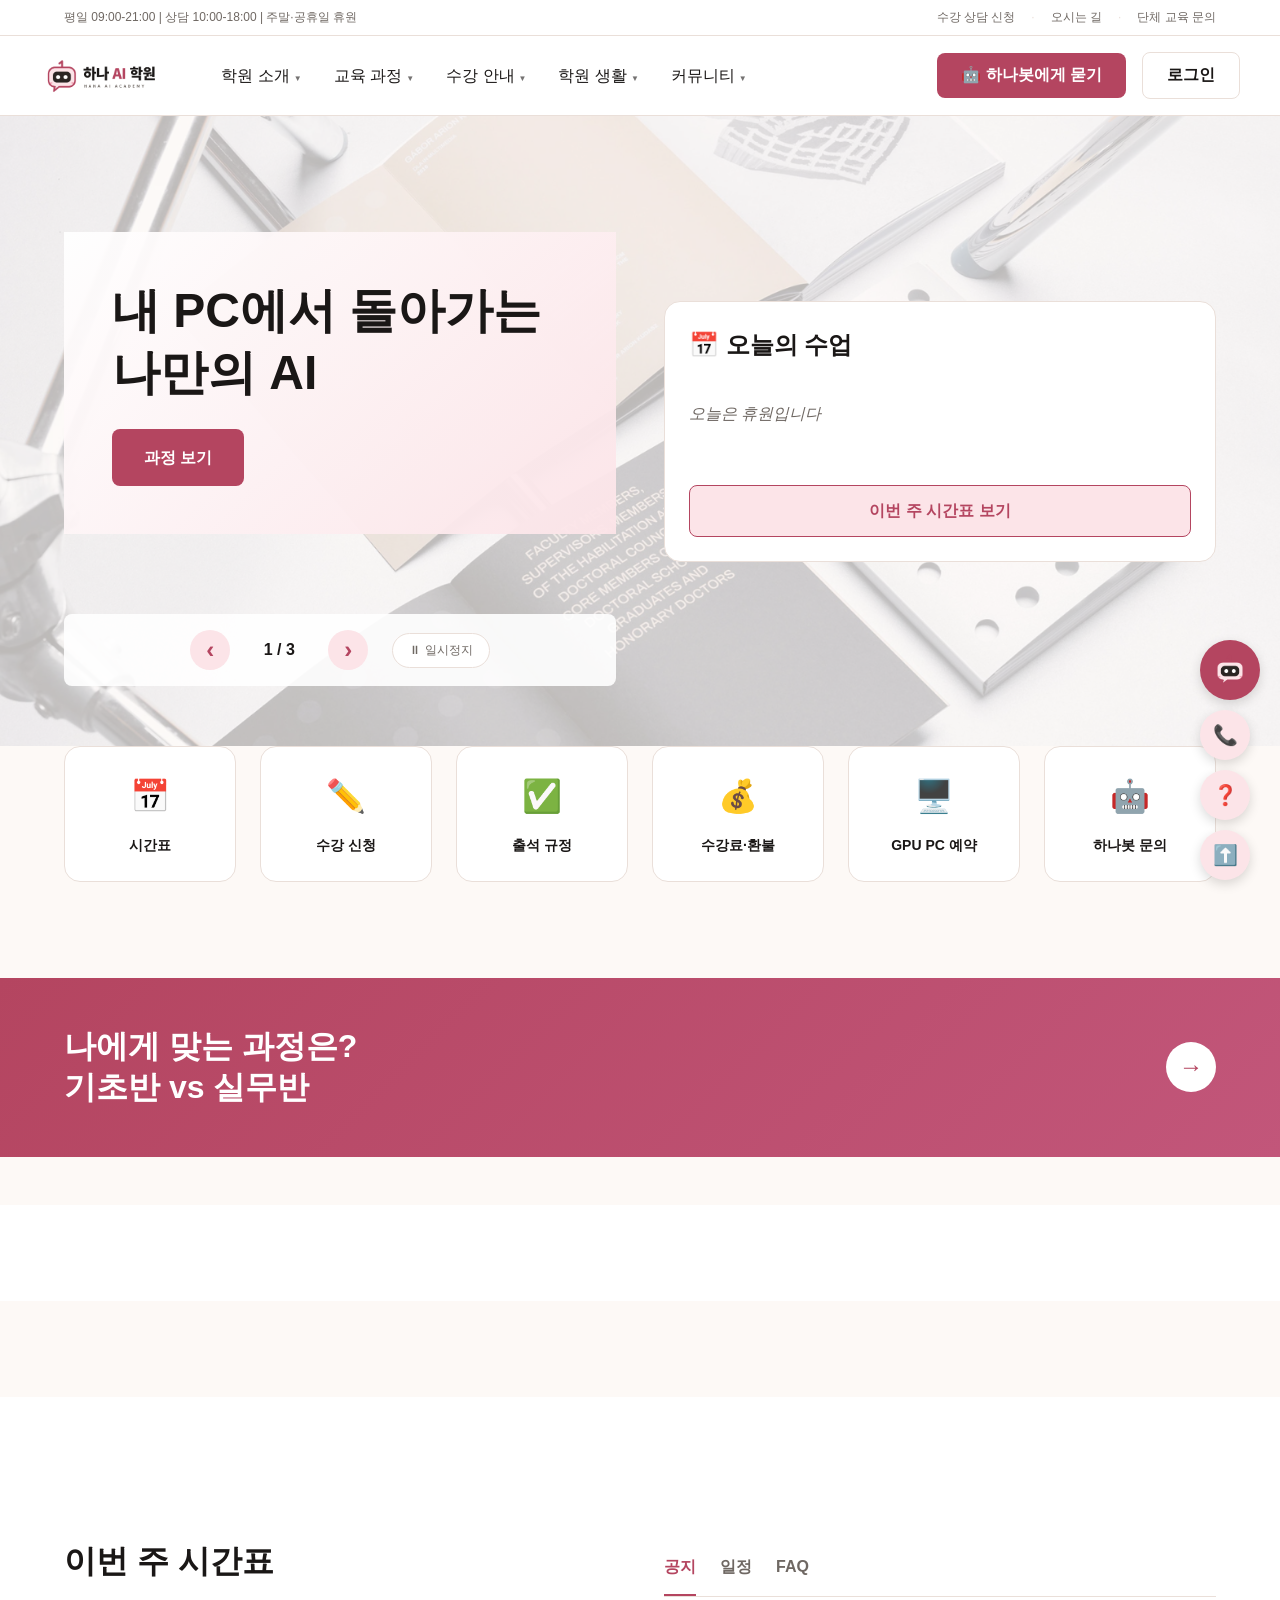
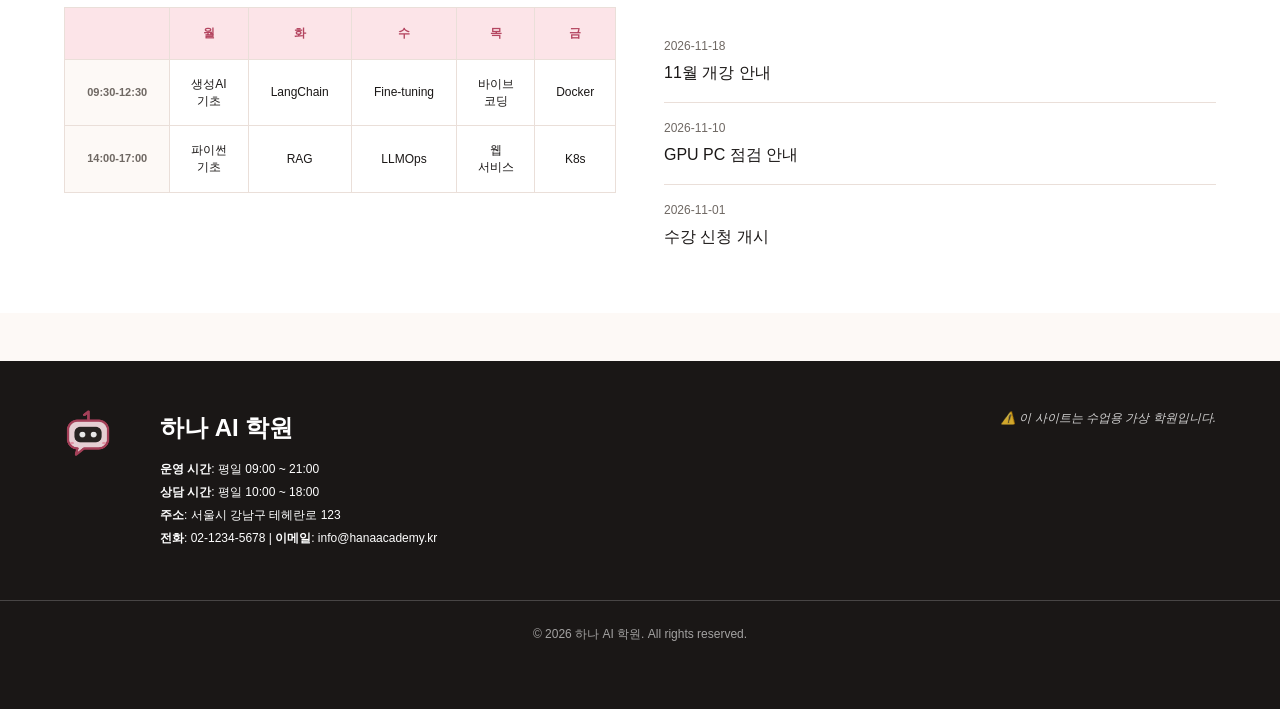
==== web/static/index.html @ f3116a92 "[2부] 하나 AI 학원 홈페이지 껍데기 - FastAPI 서버 (web/server.py): RAG_PLAN.md 연결, /chat 엔드포인트 준비 - 메인 페이지 (index." ====
<!DOCTYPE html>
<html lang="ko">
<head>
  <meta charset="UTF-8">
  <meta name="viewport" content="width=device-width, initial-scale=1.0">
  <title>하나 AI 학원 - 생성AI와 privateLLM 교육</title>
  <meta name="description" content="생성AI와 privateLLM으로 나의 PC에서 답하는 챗봇을 만드는 학원">

  <!-- 파비콘 -->
  <link rel="icon" type="image/png" href="assets/mark.png">
  <link rel="apple-touch-icon" href="assets/mark.png">

  <!-- 스타일 -->
  <link rel="stylesheet" href="style.css">
</head>
<body>
  <!-- 얇은 띠 (운영 안내) -->
  <div class="top-bar">
    <div class="container">
      <div class="top-bar-content">
        <div class="top-bar-left">
          평일 09:00-21:00 | 상담 10:00-18:00 | 주말·공휴일 휴원
        </div>
        <div class="top-bar-right">
          <a href="page.html?id=상담신청">수강 상담 신청</a>
          <span>·</span>
          <a href="page.html?id=오시는길">오시는 길</a>
          <span>·</span>
          <a href="page.html?id=단체교육">단체 교육 문의</a>
        </div>
      </div>
    </div>
  </div>

  <!-- 메뉴바 -->
  <header id="header" class="header">
    <div class="container header-content">
      <!-- 로고 -->
      <div class="logo">
        <img src="assets/logo.png" alt="하나 AI 학원">
      </div>

      <!-- 햄버거 버튼 (모바일) -->
      <button class="hamburger" id="hamburger">
        <span></span>
        <span></span>
        <span></span>
      </button>

      <!-- 메뉴 -->
      <nav class="nav" id="nav">
        <!-- 학원 소개 -->
        <div class="nav-item">
          <button class="nav-title">학원 소개</button>
          <div class="dropdown">
            <a href="page.html?id=학원소개">하나 AI 학원은</a>
            <a href="page.html?id=운영시간">운영 시간</a>
            <a href="page.html?id=오시는길">오시는 길</a>
          </div>
        </div>

        <!-- 교육 과정 -->
        <div class="nav-item">
          <button class="nav-title">교육 과정</button>
          <div class="dropdown">
            <a href="page.html?id=기초반">기초반 (4주)</a>
            <a href="page.html?id=실무반">실무반 (8주)</a>
            <a href="page.html?id=시간표">시간표</a>
          </div>
        </div>

        <!-- 수강 안내 -->
        <div class="nav-item">
          <button class="nav-title">수강 안내</button>
          <div class="dropdown">
            <a href="page.html?id=출석">출석</a>
            <a href="page.html?id=수료규정">수료 규정</a>
            <a href="page.html?id=결석">결석</a>
            <a href="page.html?id=병결">병결</a>
            <a href="page.html?id=수강료">수강료</a>
            <a href="page.html?id=할인">할인</a>
            <a href="page.html?id=환불규정">환불 규정</a>
          </div>
        </div>

        <!-- 학원 생활 -->
        <div class="nav-item">
          <button class="nav-title">학원 생활</button>
          <div class="dropdown">
            <a href="page.html?id=실습실이용">실습실 이용</a>
            <a href="page.html?id=GPU예약">GPU PC 예약</a>
            <a href="page.html?id=보안">보안</a>
            <a href="page.html?id=AI사용규칙">AI 사용 규칙</a>
            <a href="page.html?id=분실물">분실물</a>
          </div>
        </div>

        <!-- 커뮤니티 -->
        <div class="nav-item">
          <button class="nav-title">커뮤니티</button>
          <div class="dropdown">
            <a href="page.html?id=공지사항">공지사항</a>
            <a href="page.html?id=FAQ">자주 묻는 질문</a>
            <a href="page.html?id=하나봇">하나봇에게 묻기</a>
          </div>
        </div>
      </nav>

      <!-- 오른쪽 버튼들 -->
      <div class="header-right">
        <button class="btn btn-primary btn-hanabot">🤖 하나봇에게 묻기</button>
        <button class="btn btn-login">로그인</button>
      </div>
    </div>
  </header>

  <!-- 히어로 섹션 -->
  <section class="hero" id="hero">
    <div class="hero-bg"></div>

    <div class="container hero-content">
      <!-- 왼쪽: 슬라이더 -->
      <div class="hero-slider">
        <div class="slider-container">
          <div class="slider" id="slider">
            <div class="slide" data-slide="1">
              <h1>내 PC에서 돌아가는<br>나만의 AI</h1>
              <a href="page.html?id=과정보기" class="btn btn-primary">과정 보기</a>
            </div>
            <div class="slide" data-slide="2">
              <h1>기초반 4주<br>실무반 8주</h1>
              <a href="page.html?id=시간표" class="btn btn-primary">시간표 보기</a>
            </div>
            <div class="slide" data-slide="3">
              <h1>궁금한 건<br>하나봇에게</h1>
              <a href="page.html?id=하나봇" class="btn btn-primary">하나봇에게 묻기</a>
            </div>
          </div>
        </div>

        <!-- 슬라이드 컨트롤 -->
        <div class="slider-controls">
          <button class="slider-btn prev" id="sliderPrev">‹</button>
          <span class="slide-counter"><span id="currentSlide">1</span> / 3</span>
          <button class="slider-btn next" id="sliderNext">›</button>
          <button class="slider-pause" id="sliderPause">⏸ 일시정지</button>
        </div>
      </div>

      <!-- 오른쪽: 오늘의 수업 카드 -->
      <div class="hero-card">
        <div class="card">
          <h3>📅 오늘의 수업</h3>
          <div id="todayClass" class="today-class">
            <!-- JS에서 채워짐 -->
          </div>
          <a href="page.html?id=시간표" class="btn btn-secondary" style="width: 100%; text-align: center; margin-top: 16px;">이번 주 시간표 보기</a>
        </div>
      </div>
    </div>
  </section>

  <!-- 빠른 메뉴 카드 6개 -->
  <section class="quick-menu" id="quick-menu">
    <div class="container">
      <div class="quick-menu-grid">
        <a href="page.html?id=시간표" class="quick-card">
          <div class="quick-icon">📅</div>
          <div class="quick-text">시간표</div>
        </a>
        <a href="page.html?id=수강신청" class="quick-card">
          <div class="quick-icon">✏️</div>
          <div class="quick-text">수강 신청</div>
        </a>
        <a href="page.html?id=출석규정" class="quick-card">
          <div class="quick-icon">✅</div>
          <div class="quick-text">출석 규정</div>
        </a>
        <a href="page.html?id=수강료환불" class="quick-card">
          <div class="quick-icon">💰</div>
          <div class="quick-text">수강료·환불</div>
        </a>
        <a href="page.html?id=GPU예약" class="quick-card">
          <div class="quick-icon">🖥️</div>
          <div class="quick-text">GPU PC 예약</div>
        </a>
        <a href="page.html?id=하나봇" class="quick-card">
          <div class="quick-icon">🤖</div>
          <div class="quick-text">하나봇 문의</div>
        </a>
      </div>
    </div>
  </section>

  <!-- 과정 비교 띠 -->
  <section class="course-compare" id="course-compare">
    <div class="container course-compare-content">
      <h2>나에게 맞는 과정은?<br>기초반 vs 실무반</h2>
      <a href="page.html?id=과정비교" class="btn btn-white">→</a>
    </div>
  </section>

  <!-- 학원 소개 -->
  <section class="about" id="about">
    <!-- 학원 소개 콘텐츠 추가 예정 -->
  </section>

  <!-- 과정 소개 -->
  <section class="courses" id="courses">
    <!-- 과정 카드 추가 예정 -->
  </section>

  <!-- 시간표 -->
  <section class="schedule" id="schedule">
    <!-- 시간표 추가 예정 -->
  </section>

  <!-- 시간표 + 공지/일정/FAQ 탭 -->
  <section class="schedule-section" id="schedule-section">
    <div class="container schedule-container">
      <!-- 시간표 -->
      <div class="schedule-left">
        <h2>이번 주 시간표</h2>
        <div class="schedule-table">
          <table>
            <thead>
              <tr>
                <th></th>
                <th>월</th>
                <th>화</th>
                <th>수</th>
                <th>목</th>
                <th>금</th>
              </tr>
            </thead>
            <tbody>
              <tr>
                <td class="time">09:30-12:30</td>
                <td>생성AI<br>기초</td>
                <td>LangChain</td>
                <td>Fine-tuning</td>
                <td>바이브<br>코딩</td>
                <td>Docker</td>
              </tr>
              <tr>
                <td class="time">14:00-17:00</td>
                <td>파이썬<br>기초</td>
                <td>RAG</td>
                <td>LLMOps</td>
                <td>웹<br>서비스</td>
                <td>K8s</td>
              </tr>
            </tbody>
          </table>
        </div>
      </div>

      <!-- 탭 (공지/일정/FAQ) -->
      <div class="schedule-right">
        <div class="tabs">
          <button class="tab-btn active" data-tab="notice">공지</button>
          <button class="tab-btn" data-tab="schedule">일정</button>
          <button class="tab-btn" data-tab="faq">FAQ</button>
        </div>

        <!-- 공지사항 탭 -->
        <div class="tab-content active" id="notice">
          <div class="tab-item">
            <div class="tab-date">2026-11-18</div>
            <div class="tab-title">11월 개강 안내</div>
          </div>
          <div class="tab-item">
            <div class="tab-date">2026-11-10</div>
            <div class="tab-title">GPU PC 점검 안내</div>
          </div>
          <div class="tab-item">
            <div class="tab-date">2026-11-01</div>
            <div class="tab-title">수강 신청 개시</div>
          </div>
        </div>

        <!-- 일정 탭 -->
        <div class="tab-content" id="schedule">
          <div class="tab-item">
            <div class="tab-date">2026-12-20</div>
            <div class="tab-title">1차 평가 시험</div>
          </div>
          <div class="tab-item">
            <div class="tab-date">2026-12-27</div>
            <div class="tab-title">1기 수료식</div>
          </div>
          <div class="tab-item">
            <div class="tab-date">2027-01-10</div>
            <div class="tab-title">2기 개강</div>
          </div>
        </div>

        <!-- FAQ 탭 -->
        <div class="tab-content" id="faq">
          <div class="tab-item">
            <div class="tab-title">지각 몇 번이면 결석이야?</div>
          </div>
          <div class="tab-item">
            <div class="tab-title">수료하려면 출석률이 얼마나 돼야 해?</div>
          </div>
          <div class="tab-item">
            <div class="tab-title">실무반 수강료는 얼마야?</div>
          </div>
          <div class="tab-item">
            <div class="tab-title">GPU PC는 하루에 몇 시간 쓸 수 있어?</div>
          </div>
          <div class="tab-item">
            <div class="tab-title">결석은 언제까지 알려야 해?</div>
          </div>
        </div>
      </div>
    </div>
  </section>

  <!-- 푸터 -->
  <footer id="footer" class="footer">
    <div class="container footer-content">
      <div class="footer-logo">
        <img src="assets/mark.png" alt="하나 AI 학원" class="footer-mark">
      </div>

      <div class="footer-info">
        <h3>하나 AI 학원</h3>
        <p><strong>운영 시간</strong>: 평일 09:00 ~ 21:00</p>
        <p><strong>상담 시간</strong>: 평일 10:00 ~ 18:00</p>
        <p><strong>주소</strong>: 서울시 강남구 테헤란로 123</p>
        <p><strong>전화</strong>: 02-1234-5678 | <strong>이메일</strong>: info@hanaacademy.kr</p>
      </div>

      <div class="footer-notice">
        <p>⚠️ <em>이 사이트는 수업용 가상 학원입니다.</em></p>
      </div>
    </div>
    <div class="footer-bottom">
      <p>&copy; 2026 하나 AI 학원. All rights reserved.</p>
    </div>
  </footer>

  <!-- 채팅 모달 -->
  <div class="chat-modal" id="chatModal">
    <div class="chat-container">
      <!-- 헤더 -->
      <div class="chat-header">
        <div class="chat-title-box">
          <img src="assets/mark.png" alt="하나봇" class="chat-icon">
          <span class="chat-title">하나봇</span>
        </div>
        <button class="chat-close" id="chatClose">✕</button>
      </div>

      <!-- 대화 영역 -->
      <div class="chat-messages" id="chatMessages">
        <div class="chat-message bot">
          <div class="message-content">안녕하세요! 하나 AI 학원 규정을 물어보세요.</div>
        </div>
      </div>

      <!-- 입력 영역 -->
      <div class="chat-input-area">
        <input
          type="text"
          class="chat-input"
          id="chatInput"
          placeholder="질문을 입력하세요..."
          autocomplete="off"
        >
        <button class="chat-send" id="chatSend">전송</button>
      </div>
    </div>
  </div>

  <!-- 떠 있는 버튼 (오른쪽 아래) -->
  <div class="floating-buttons">
    <button class="float-btn main-btn" id="floatHanabot" title="하나봇에게 묻기">
      <img src="assets/mark.png" alt="하나봇">
    </button>
    <button class="float-btn" id="floatConsult" title="상담 신청">📞</button>
    <button class="float-btn" id="floatFaq" title="FAQ">❓</button>
    <button class="float-btn" id="floatTop" title="맨 위로">⬆️</button>
  </div>

  <!-- 스크립트 -->
  <script src="script.js"></script>
</body>
</html>
---- web/static/style.css ----
/* [2-1] 하나 AI 학원 웹 디자인 기본값 */

:root {
  /* 색상 팔레트 */
  --color-cream: #FDF9F6;        /* 배경 */
  --color-rose: #B44560;         /* 포인트 (버튼, 강조) */
  --color-pink: #FCE4E8;         /* 연핑크 (배경, 하이라이트) */
  --color-text: #1A1716;         /* 주 글자색 */
  --color-text-light: #6F6863;   /* 보조 글자색 */
  --color-white: #FFFFFF;        /* 순백 */
  --color-border: #EADFD9;       /* 테두리 */

  /* 타이포그래피 */
  --font-family: 'Noto Sans KR', 'Malgun Gothic', sans-serif;
  --font-size-base: 16px;
  --font-size-lg: 18px;
  --font-size-xl: 24px;
  --font-size-2xl: 32px;
  --font-size-3xl: 48px;

  /* 간격 */
  --spacing-xs: 8px;
  --spacing-sm: 12px;
  --spacing-md: 16px;
  --spacing-lg: 24px;
  --spacing-xl: 32px;
  --spacing-2xl: 48px;

  /* 카드 */
  --card-radius: 16px;
  --card-border: 1px solid var(--color-border);
  --card-shadow: none;

  /* 반응형 */
  --max-width: 1200px;
}

/* ========== 기본 요소 ========== */

* {
  margin: 0;
  padding: 0;
  box-sizing: border-box;
}

html {
  scroll-behavior: smooth;
}

body {
  font-family: var(--font-family);
  font-size: var(--font-size-base);
  line-height: 1.6;
  color: var(--color-text);
  background-color: var(--color-cream);
}

/* ========== 타이포그래피 ========== */

h1 {
  font-size: var(--font-size-3xl);
  font-weight: 700;
  line-height: 1.2;
  margin-bottom: var(--spacing-lg);
}

h2 {
  font-size: var(--font-size-2xl);
  font-weight: 700;
  line-height: 1.3;
  margin-bottom: var(--spacing-md);
}

h3 {
  font-size: var(--font-size-xl);
  font-weight: 600;
  margin-bottom: var(--spacing-sm);
}

p {
  margin-bottom: var(--spacing-md);
}

a {
  color: var(--color-rose);
  text-decoration: none;
  transition: color 0.3s ease;
}

a:hover {
  color: var(--color-text);
}

/* ========== 버튼 ========== */

.btn {
  display: inline-block;
  padding: var(--spacing-sm) var(--spacing-lg);
  font-size: var(--font-size-base);
  font-weight: 600;
  border: none;
  border-radius: 8px;
  cursor: pointer;
  transition: all 0.3s ease;
  font-family: var(--font-family);
}

.btn-primary {
  background-color: var(--color-rose);
  color: var(--color-white);
}

.btn-primary:hover {
  background-color: #9b3a4d;
}

.btn-secondary {
  background-color: var(--color-pink);
  color: var(--color-rose);
  border: 1px solid var(--color-rose);
}

.btn-secondary:hover {
  background-color: var(--color-cream);
}

/* ========== 카드 ========== */

.card {
  background-color: var(--color-white);
  border: var(--card-border);
  border-radius: var(--card-radius);
  padding: var(--spacing-lg);
  transition: transform 0.3s ease, border-color 0.3s ease;
}

.card:hover {
  transform: translateY(-4px);
  border-color: var(--color-rose);
}

/* ========== 컨테이너 ========== */

.container {
  max-width: var(--max-width);
  margin: 0 auto;
  padding: 0 var(--spacing-lg);
}

/* ========== 섹션 ========== */

section {
  padding: var(--spacing-2xl) 0;
}

section.hero {
  position: relative;
  min-height: 70vh;
  display: flex;
  align-items: center;
  overflow: hidden;
}

/* 히어로 배경 */
.hero-bg {
  position: absolute;
  top: 0;
  left: 0;
  right: 0;
  bottom: 0;
  background-image: url('assets/main.png');
  background-size: cover;
  background-position: center;
  z-index: 1;
}

.hero-bg::after {
  content: '';
  position: absolute;
  top: 0;
  left: 0;
  right: 0;
  bottom: 0;
  background-color: rgba(253, 249, 246, 0.75);
  z-index: 2;
}

.hero-content {
  display: grid;
  grid-template-columns: 1fr 1fr;
  gap: var(--spacing-2xl);
  align-items: center;
  position: relative;
  z-index: 3;
}

/* 히어로 슬라이더 */
.hero-slider {
  position: relative;
}

.slider-container {
  position: relative;
  overflow: hidden;
  border-radius: 8px;
  aspect-ratio: 4 / 3;
  display: flex;
  align-items: center;
  justify-content: center;
}

.slider {
  display: flex;
  transition: transform 0.5s ease-in-out;
}

.slide {
  min-width: 100%;
  display: flex;
  flex-direction: column;
  justify-content: center;
  align-items: flex-start;
  padding: var(--spacing-2xl);
  background: linear-gradient(135deg, rgba(255, 255, 255, 0.95), rgba(252, 228, 232, 0.95));
}

.slide h1 {
  font-size: var(--font-size-3xl);
  margin-bottom: var(--spacing-lg);
  color: var(--color-text);
  line-height: 1.3;
}

.slide .btn {
  padding: var(--spacing-md) var(--spacing-xl);
  font-weight: 600;
}

/* 슬라이드 컨트롤 */
.slider-controls {
  display: flex;
  justify-content: center;
  align-items: center;
  gap: var(--spacing-lg);
  margin-top: var(--spacing-lg);
  padding: var(--spacing-md);
  background-color: rgba(255, 255, 255, 0.9);
  border-radius: 8px;
}

.slider-btn {
  background-color: var(--color-pink);
  color: var(--color-rose);
  border: none;
  font-size: 24px;
  width: 40px;
  height: 40px;
  border-radius: 50%;
  cursor: pointer;
  transition: all 0.3s ease;
  display: flex;
  align-items: center;
  justify-content: center;
  font-weight: bold;
}

.slider-btn:hover {
  background-color: var(--color-rose);
  color: var(--color-white);
  transform: scale(1.1);
}

.slider-btn:disabled {
  opacity: 0.5;
  cursor: not-allowed;
}

.slide-counter {
  font-weight: 600;
  color: var(--color-text);
  min-width: 50px;
  text-align: center;
}

.slider-pause {
  background-color: var(--color-white);
  color: var(--color-text-light);
  border: 1px solid var(--color-border);
  padding: 8px 16px;
  border-radius: 20px;
  font-size: 12px;
  cursor: pointer;
  transition: all 0.3s ease;
  font-family: var(--font-family);
}

.slider-pause:hover {
  background-color: var(--color-pink);
  border-color: var(--color-rose);
  color: var(--color-rose);
}

.slider-pause.playing {
  background-color: var(--color-rose);
  color: var(--color-white);
}

/* 오늘의 수업 카드 */
.hero-card {
  display: flex;
  flex-direction: column;
  justify-content: center;
}

.today-class {
  padding: var(--spacing-lg) 0;
  font-size: var(--font-size-base);
  line-height: 1.8;
}

.today-class-item {
  margin-bottom: var(--spacing-md);
  padding-bottom: var(--spacing-md);
  border-bottom: 1px solid var(--color-border);
}

.today-class-item:last-child {
  border-bottom: none;
}

.today-class-time {
  font-weight: 600;
  color: var(--color-rose);
}

.today-class-name {
  color: var(--color-text);
}

.today-class-room {
  font-size: 12px;
  color: var(--color-text-light);
  margin-top: 4px;
}

/* [2-1] 빠른 메뉴 카드 */
section.quick-menu {
  background-color: var(--color-cream);
  padding: var(--spacing-2xl) 0;
  margin: calc(var(--spacing-2xl) * -1) 0 var(--spacing-2xl);
}

.quick-menu-grid {
  display: grid;
  grid-template-columns: repeat(auto-fit, minmax(120px, 1fr));
  gap: var(--spacing-lg);
}

.quick-card {
  display: flex;
  flex-direction: column;
  align-items: center;
  justify-content: center;
  padding: var(--spacing-lg);
  background-color: var(--color-white);
  border: var(--card-border);
  border-radius: var(--card-radius);
  text-align: center;
  transition: all 0.3s ease;
  cursor: pointer;
  text-decoration: none;
}

.quick-card:hover {
  border-color: var(--color-rose);
  transform: translateY(-4px);
  box-shadow: 0 8px 16px rgba(180, 69, 96, 0.1);
}

.quick-icon {
  font-size: 32px;
  margin-bottom: var(--spacing-sm);
}

.quick-text {
  font-size: 14px;
  font-weight: 600;
  color: var(--color-text);
}

/* [2-1] 과정 비교 띠 */
section.course-compare {
  background: linear-gradient(135deg, var(--color-rose), #c2567a);
  color: var(--color-white);
  padding: var(--spacing-2xl) 0;
  margin-bottom: var(--spacing-2xl);
}

.course-compare-content {
  display: flex;
  justify-content: space-between;
  align-items: center;
}

.course-compare-content h2 {
  color: var(--color-white);
  margin: 0;
  font-size: var(--font-size-2xl);
}

.btn-white {
  background-color: var(--color-white);
  color: var(--color-rose);
  font-size: 24px;
  padding: var(--spacing-md) var(--spacing-lg);
  border-radius: 50%;
  width: 50px;
  height: 50px;
  display: flex;
  align-items: center;
  justify-content: center;
}

.btn-white:hover {
  background-color: var(--color-pink);
  transform: scale(1.1);
}

/* [2-1] 시간표 + 탭 섹션 */
section.schedule-section {
  background-color: var(--color-white);
  padding: var(--spacing-2xl) 0;
}

.schedule-container {
  display: grid;
  grid-template-columns: 1fr 1fr;
  gap: var(--spacing-2xl);
}

.schedule-left h2,
.schedule-right h2 {
  margin-bottom: var(--spacing-lg);
}

.schedule-table {
  overflow-x: auto;
}

.schedule-table table {
  width: 100%;
  border-collapse: collapse;
}

.schedule-table th,
.schedule-table td {
  border: 1px solid var(--color-border);
  padding: var(--spacing-md);
  text-align: center;
  font-size: 12px;
}

.schedule-table th {
  background-color: var(--color-pink);
  color: var(--color-rose);
  font-weight: 700;
}

.schedule-table td.time {
  background-color: var(--color-cream);
  font-weight: 600;
  color: var(--color-text-light);
  font-size: 11px;
}

.schedule-table td {
  background-color: var(--color-white);
  line-height: 1.4;
}

/* [2-1] 탭 */
.tabs {
  display: flex;
  gap: var(--spacing-lg);
  margin-bottom: var(--spacing-lg);
  border-bottom: 1px solid var(--color-border);
}

.tab-btn {
  background: none;
  border: none;
  padding: var(--spacing-md) 0;
  font-size: var(--font-size-base);
  font-weight: 600;
  color: var(--color-text-light);
  cursor: pointer;
  border-bottom: 2px solid transparent;
  transition: all 0.3s ease;
  font-family: var(--font-family);
}

.tab-btn:hover {
  color: var(--color-text);
}

.tab-btn.active {
  color: var(--color-rose);
  border-bottom-color: var(--color-rose);
}

.tab-content {
  display: none;
}

.tab-content.active {
  display: block;
}

.tab-item {
  padding: var(--spacing-md) 0;
  border-bottom: 1px solid var(--color-border);
}

.tab-item:last-child {
  border-bottom: none;
}

.tab-date {
  font-size: 12px;
  color: var(--color-text-light);
  margin-bottom: 4px;
}

.tab-title {
  color: var(--color-text);
  font-weight: 500;
  transition: color 0.3s ease;
}

.tab-item:hover .tab-title {
  color: var(--color-rose);
}

/* [2-1] 푸터 */
.footer {
  background-color: var(--color-text);
  color: var(--color-white);
  padding: var(--spacing-2xl) 0;
  margin-top: var(--spacing-2xl);
}

.footer-content {
  display: grid;
  grid-template-columns: auto 1fr auto;
  gap: var(--spacing-2xl);
  align-items: flex-start;
  margin-bottom: var(--spacing-2xl);
}

.footer-logo {
  display: flex;
  align-items: center;
}

.footer-mark {
  width: 48px;
  height: 48px;
  opacity: 0.9;
}

.footer-info h3 {
  color: var(--color-white);
  margin-bottom: var(--spacing-sm);
}

.footer-info p {
  margin-bottom: 4px;
  font-size: 12px;
  line-height: 1.6;
}

.footer-info strong {
  font-weight: 600;
}

.footer-notice {
  text-align: right;
  font-size: 12px;
  color: rgba(255, 255, 255, 0.8);
  font-style: italic;
}

.footer-bottom {
  text-align: center;
  border-top: 1px solid rgba(255, 255, 255, 0.2);
  padding-top: var(--spacing-lg);
  font-size: 12px;
  color: rgba(255, 255, 255, 0.6);
}

/* [2-1] 채팅 모달 */
.chat-modal {
  position: fixed;
  bottom: 70px;
  right: 20px;
  width: 380px;
  height: 500px;
  background-color: var(--color-white);
  border: var(--card-border);
  border-radius: var(--card-radius);
  box-shadow: 0 8px 32px rgba(0, 0, 0, 0.15);
  display: none;
  flex-direction: column;
  z-index: 999;
  opacity: 0;
  transform: scale(0.9);
  transition: all 0.3s ease;
}

.chat-modal.active {
  display: flex;
  opacity: 1;
  transform: scale(1);
}

/* 채팅 헤더 */
.chat-header {
  display: flex;
  justify-content: space-between;
  align-items: center;
  padding: var(--spacing-lg);
  background-color: var(--color-pink);
  border-radius: var(--card-radius) var(--card-radius) 0 0;
}

.chat-title-box {
  display: flex;
  align-items: center;
  gap: var(--spacing-sm);
}

.chat-icon {
  width: 32px;
  height: 32px;
}

.chat-title {
  font-weight: 700;
  color: var(--color-rose);
  font-size: var(--font-size-base);
}

.chat-close {
  background: none;
  border: none;
  font-size: 20px;
  color: var(--color-rose);
  cursor: pointer;
  padding: 0;
  width: 30px;
  height: 30px;
  display: flex;
  align-items: center;
  justify-content: center;
  transition: all 0.3s ease;
}

.chat-close:hover {
  transform: rotate(90deg);
}

/* 대화 영역 */
.chat-messages {
  flex: 1;
  overflow-y: auto;
  padding: var(--spacing-lg);
  display: flex;
  flex-direction: column;
  gap: var(--spacing-sm);
}

.chat-message {
  display: flex;
  margin-bottom: var(--spacing-sm);
}

.chat-message.bot {
  justify-content: flex-start;
}

.chat-message.user {
  justify-content: flex-end;
}

.message-content {
  max-width: 70%;
  padding: var(--spacing-md);
  border-radius: 12px;
  word-wrap: break-word;
  line-height: 1.4;
  font-size: 14px;
}

.chat-message.bot .message-content {
  background-color: var(--color-pink);
  color: var(--color-text);
}

.chat-message.user .message-content {
  background-color: var(--color-rose);
  color: var(--color-white);
}

/* 입력 영역 */
.chat-input-area {
  display: flex;
  gap: var(--spacing-sm);
  padding: var(--spacing-lg);
  border-top: 1px solid var(--color-border);
  background-color: var(--color-cream);
  border-radius: 0 0 var(--card-radius) var(--card-radius);
}

.chat-input {
  flex: 1;
  border: 1px solid var(--color-border);
  border-radius: 20px;
  padding: 8px 12px;
  font-family: var(--font-family);
  font-size: 14px;
  color: var(--color-text);
  transition: border-color 0.3s ease;
}

.chat-input:focus {
  outline: none;
  border-color: var(--color-rose);
}

.chat-send {
  background-color: var(--color-rose);
  color: var(--color-white);
  border: none;
  border-radius: 50%;
  width: 36px;
  height: 36px;
  cursor: pointer;
  font-weight: 600;
  transition: all 0.3s ease;
  display: flex;
  align-items: center;
  justify-content: center;
  font-size: 12px;
}

.chat-send:hover {
  background-color: #9b3a4d;
  transform: scale(1.05);
}

/* [2-1] 떠 있는 버튼 */
.floating-buttons {
  position: fixed;
  right: 20px;
  bottom: 20px;
  display: flex;
  flex-direction: column;
  gap: 10px;
  z-index: 1000;
}

.float-btn {
  width: 50px;
  height: 50px;
  border-radius: 50%;
  border: none;
  font-size: 20px;
  cursor: pointer;
  transition: all 0.3s ease;
  display: flex;
  align-items: center;
  justify-content: center;
  background-color: var(--color-pink);
  color: var(--color-rose);
  box-shadow: 0 4px 12px rgba(0, 0, 0, 0.15);
}

.float-btn:hover {
  transform: scale(1.1);
  box-shadow: 0 6px 16px rgba(180, 69, 96, 0.3);
}

.float-btn.main-btn {
  width: 60px;
  height: 60px;
  font-size: 28px;
  background-color: var(--color-rose);
  color: var(--color-white);
}

.float-btn.main-btn img {
  width: 32px;
  height: 32px;
}

.float-btn.main-btn:hover {
  background-color: #9b3a4d;
  transform: scale(1.15);
}

section.about {
  background-color: var(--color-white);
}

section.courses {
  background-color: var(--color-cream);
}

section.schedule {
  background-color: var(--color-white);
}

section.rules {
  background-color: var(--color-cream);
}

section.cta {
  background-color: var(--color-pink);
}

/* ========== 그리드 ========== */

.grid {
  display: grid;
  gap: var(--spacing-lg);
}

.grid-2 {
  grid-template-columns: repeat(auto-fit, minmax(300px, 1fr));
}

.grid-3 {
  grid-template-columns: repeat(auto-fit, minmax(250px, 1fr));
}

/* ========== 헤더 ========== */

/* 얇은 띠 (top bar) */
.top-bar {
  background-color: var(--color-white);
  border-bottom: 1px solid var(--color-border);
  padding: 8px 0;
  font-size: 12px;
  color: var(--color-text-light);
}

.top-bar-content {
  display: flex;
  justify-content: space-between;
  align-items: center;
}

.top-bar-left {
  flex: 1;
}

.top-bar-right {
  display: flex;
  gap: var(--spacing-xs);
  align-items: center;
}

.top-bar-right a {
  color: var(--color-text-light);
  font-size: 12px;
  transition: color 0.3s ease;
}

.top-bar-right a:hover {
  color: var(--color-rose);
}

.top-bar-right span {
  color: var(--color-border);
  margin: 0 var(--spacing-xs);
}

/* 메인 헤더 */
.header {
  background-color: var(--color-white);
  border-bottom: 1px solid var(--color-border);
  position: sticky;
  top: 0;
  z-index: 100;
}

.header-content {
  display: flex;
  justify-content: space-between;
  align-items: center;
  padding: var(--spacing-md) 0;
}

/* 로고 */
.logo {
  height: 40px;
  display: flex;
  align-items: center;
  flex-shrink: 0;
}

.logo img {
  height: 100%;
  width: auto;
  max-width: 150px;
}

/* 네비게이션 */
.nav {
  display: flex;
  gap: var(--spacing-xl);
  flex: 1;
  margin: 0 var(--spacing-xl);
}

.nav-item {
  position: relative;
}

.nav-title {
  background: none;
  border: none;
  font-family: var(--font-family);
  font-size: var(--font-size-base);
  color: var(--color-text);
  font-weight: 500;
  cursor: pointer;
  padding: 0;
  transition: color 0.3s ease;
  position: relative;
}

.nav-title:hover {
  color: var(--color-rose);
}

.nav-title::after {
  content: '▼';
  font-size: 8px;
  margin-left: 4px;
  opacity: 0.6;
}

/* 드롭다운 메뉴 */
.dropdown {
  position: absolute;
  top: 100%;
  left: 0;
  background-color: var(--color-white);
  border: var(--card-border);
  border-radius: 8px;
  min-width: 150px;
  padding: var(--spacing-sm) 0;
  margin-top: var(--spacing-sm);
  opacity: 0;
  visibility: hidden;
  transform: translateY(-10px);
  transition: all 0.3s ease;
  box-shadow: 0 4px 12px rgba(0, 0, 0, 0.08);
}

.nav-item:hover .dropdown {
  opacity: 1;
  visibility: visible;
  transform: translateY(0);
}

.dropdown a {
  display: block;
  padding: 8px var(--spacing-lg);
  font-size: 14px;
  color: var(--color-text);
  transition: all 0.2s ease;
}

.dropdown a:first-child {
  padding-top: var(--spacing-sm);
}

.dropdown a:last-child {
  padding-bottom: var(--spacing-sm);
}

.dropdown a:hover {
  background-color: var(--color-pink);
  color: var(--color-rose);
  padding-left: calc(var(--spacing-lg) + 4px);
}

/* 헤더 오른쪽 버튼 */
.header-right {
  display: flex;
  gap: var(--spacing-md);
  align-items: center;
  flex-shrink: 0;
}

.btn-hanabot {
  background-color: var(--color-rose);
  color: var(--color-white);
  font-weight: 600;
}

.btn-hanabot:hover {
  background-color: #9b3a4d;
}

.btn-login {
  background-color: transparent;
  color: var(--color-text);
  border: 1px solid var(--color-border);
}

.btn-login:hover {
  border-color: var(--color-rose);
  color: var(--color-rose);
}

/* 햄버거 버튼 (모바일) */
.hamburger {
  display: none;
  flex-direction: column;
  background: none;
  border: none;
  cursor: pointer;
  gap: 6px;
  padding: 0;
}

.hamburger span {
  display: block;
  width: 24px;
  height: 2px;
  background-color: var(--color-text);
  transition: all 0.3s ease;
}

.hamburger.active span:nth-child(1) {
  transform: rotate(45deg) translate(10px, 10px);
}

.hamburger.active span:nth-child(2) {
  opacity: 0;
}

.hamburger.active span:nth-child(3) {
  transform: rotate(-45deg) translate(7px, -7px);
}

/* 로고 마크 */
.logo-mark {
  width: 32px;
  height: 32px;
}

.logo-mark {
  width: 32px;
  height: 32px;
}

/* ========== 반응형 ========== */

@media (max-width: 768px) {
  :root {
    --font-size-3xl: 32px;
    --font-size-2xl: 24px;
  }

  h1 {
    font-size: var(--font-size-2xl);
  }

  .container {
    padding: 0 var(--spacing-md);
  }

  section {
    padding: var(--spacing-xl) 0;
  }

  /* 모바일 헤더 */
  .hamburger {
    display: flex;
  }

  .header-content {
    padding: var(--spacing-sm) 0;
  }

  .logo {
    height: 32px;
  }

  .logo img {
    max-width: 100px;
  }

  .nav {
    position: absolute;
    top: 100%;
    left: 0;
    right: 0;
    flex-direction: column;
    gap: 0;
    margin: 0;
    background-color: var(--color-white);
    border-bottom: 1px solid var(--color-border);
    max-height: 0;
    overflow: hidden;
    transition: max-height 0.3s ease;
  }

  .nav.active {
    max-height: 500px;
  }

  .nav-item {
    border-bottom: 1px solid var(--color-border);
    position: static;
  }

  .nav-item:last-child {
    border-bottom: none;
  }

  .nav-title {
    display: block;
    width: 100%;
    text-align: left;
    padding: var(--spacing-md) var(--spacing-lg);
    border-radius: 0;
  }

  .dropdown {
    position: static;
    opacity: 0;
    visibility: hidden;
    max-height: 0;
    overflow: hidden;
    border: none;
    border-radius: 0;
    box-shadow: none;
    transform: none;
    transition: all 0.3s ease;
    margin-top: 0;
    background-color: var(--color-pink);
    padding: 0;
  }

  .nav-item.open .dropdown {
    opacity: 1;
    visibility: visible;
    max-height: 400px;
  }

  .dropdown a {
    padding: 8px var(--spacing-lg);
    padding-left: calc(var(--spacing-lg) * 2);
    font-size: 13px;
  }

  .dropdown a:first-child {
    padding-top: 8px;
  }

  .dropdown a:last-child {
    padding-bottom: 8px;
  }

  .dropdown a:hover {
    padding-left: calc(var(--spacing-lg) * 2 + 4px);
  }

  .header-right {
    display: none;
  }

  .top-bar-left {
    display: none;
  }

  .top-bar-right {
    justify-content: center;
    width: 100%;
  }

  /* 모바일 히어로 */
  section.hero {
    min-height: 50vh;
  }

  .hero-content {
    grid-template-columns: 1fr;
    gap: var(--spacing-lg);
  }

  .slider-container {
    aspect-ratio: 1;
  }

  .slide {
    padding: var(--spacing-lg);
  }

  .slide h1 {
    font-size: var(--font-size-2xl);
  }

  .slider-controls {
    flex-wrap: wrap;
    gap: var(--spacing-sm);
  }

  .slider-btn {
    width: 36px;
    height: 36px;
    font-size: 18px;
  }

  .hero-card {
    order: -1;
  }

  /* 모바일 빠른 메뉴 */
  .quick-menu-grid {
    grid-template-columns: repeat(3, 1fr);
  }

  /* 모바일 과정 비교 */
  .course-compare-content {
    flex-direction: column;
    gap: var(--spacing-lg);
    text-align: center;
  }

  .course-compare-content h2 {
    font-size: var(--font-size-xl);
  }

  /* 모바일 시간표 */
  .schedule-container {
    grid-template-columns: 1fr;
  }

  .schedule-table {
    font-size: 10px;
  }

  .schedule-table th,
  .schedule-table td {
    padding: 8px 4px;
  }

  /* 모바일 탭 */
  .tabs {
    gap: var(--spacing-sm);
  }

  .tab-btn {
    padding: var(--spacing-sm) 0;
    font-size: 12px;
  }

  /* 모바일 푸터 */
  .footer-content {
    grid-template-columns: 1fr;
    text-align: center;
    gap: var(--spacing-lg);
  }

  .footer-logo {
    justify-content: center;
  }

  .footer-notice {
    text-align: center;
  }

  /* 모바일 떠 있는 버튼 */
  .floating-buttons {
    right: 10px;
    bottom: 10px;
    gap: 8px;
  }

  .float-btn {
    width: 45px;
    height: 45px;
    font-size: 18px;
  }

  .float-btn.main-btn {
    width: 55px;
    height: 55px;
    font-size: 24px;
  }

  .float-btn.main-btn img {
    width: 28px;
    height: 28px;
  }

  /* 모바일 채팅 */
  .chat-modal {
    bottom: 60px;
    right: 10px;
    left: 10px;
    width: auto;
    height: 60vh;
  }

  .chat-modal.mobile-fullscreen {
    bottom: 0;
    left: 0;
    right: 0;
    width: 100%;
    height: 100%;
    border-radius: 0;
  }

  .chat-messages {
    padding: var(--spacing-md);
  }

  .message-content {
    max-width: 85%;
    font-size: 13px;
  }
}

@media (max-width: 480px) {
  :root {
    --font-size-3xl: 24px;
    --font-size-2xl: 20px;
    --font-size-xl: 18px;
  }

  .grid-2,
  .grid-3 {
    grid-template-columns: 1fr;
  }
}
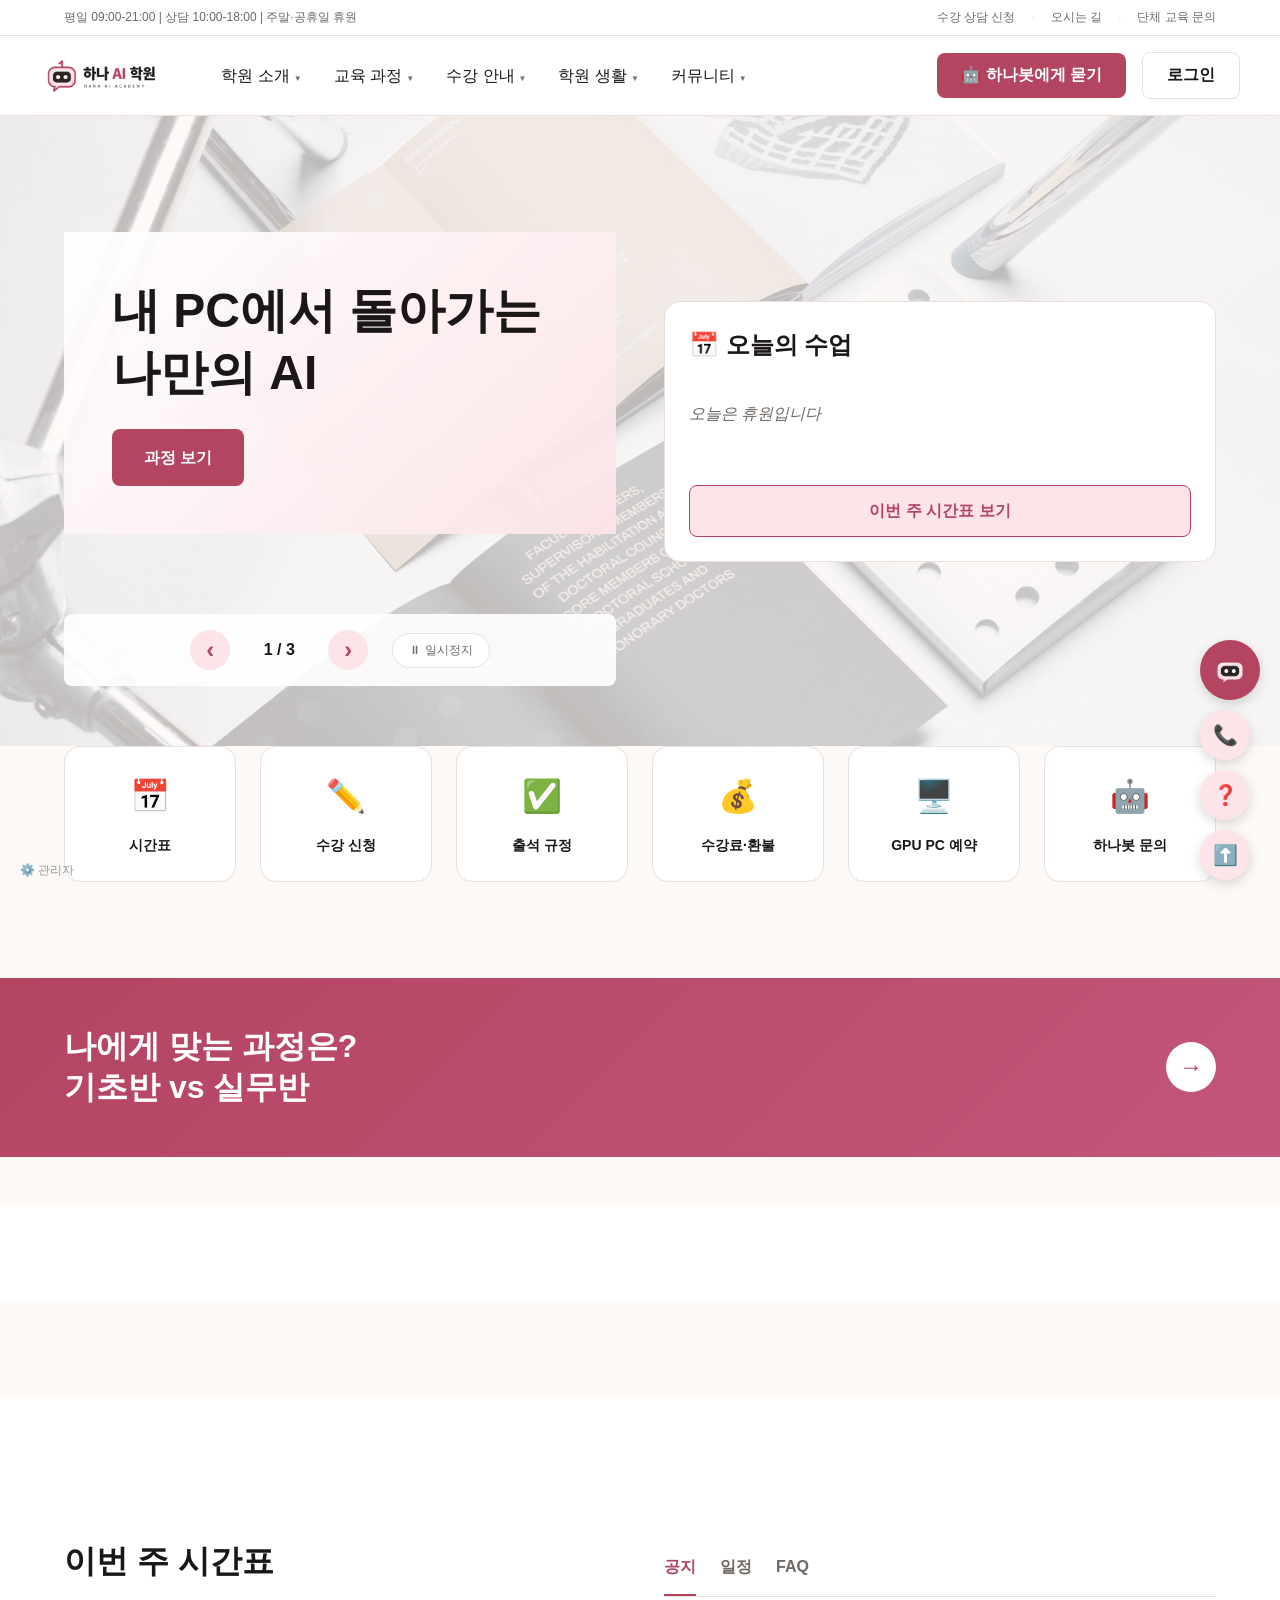
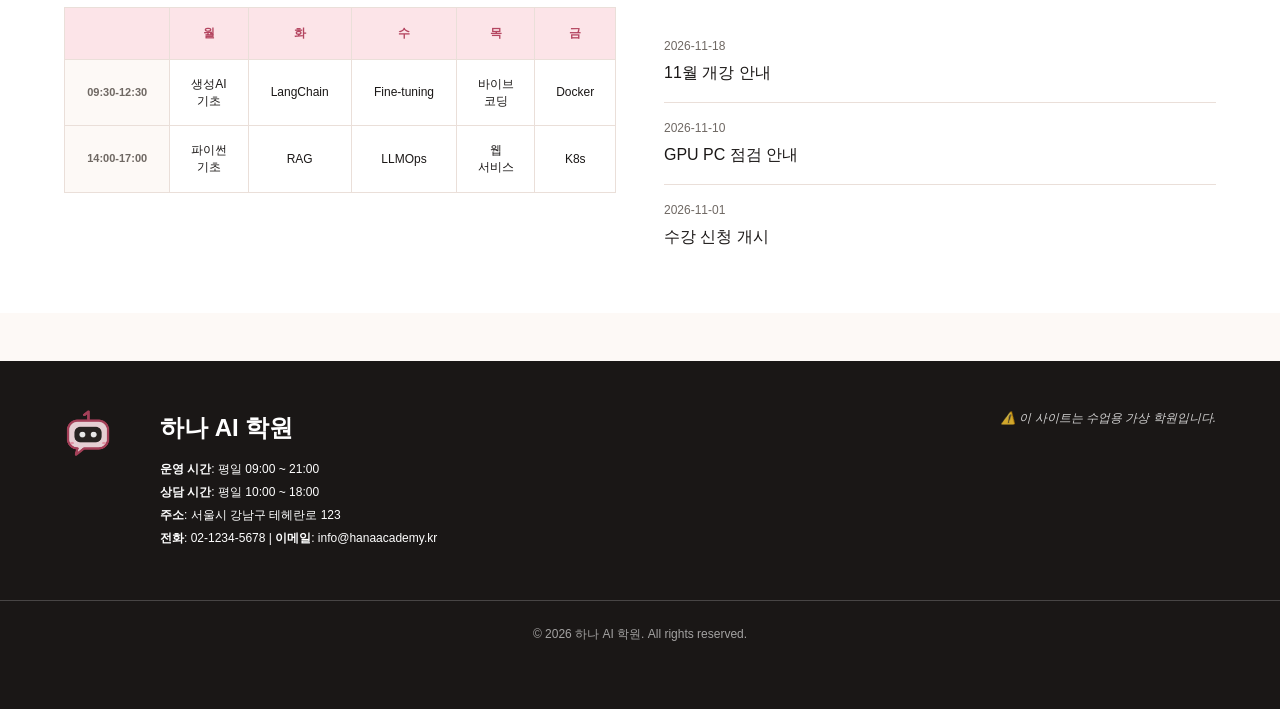
==== commit 337da9c3: "[3-6] 메뉴 링크 수정 - 빠른메뉴 출석규정 → 출석 (MENU_MAPPING 일치) - 빠른메뉴 수강료환불 → 수강료 (MENU_MAPPING 일치) - 슬라이더 과정보기 →" ====
--- a/web/static/index.html
+++ b/web/static/index.html
@@ -125,7 +125,7 @@
           <div class="slider" id="slider">
             <div class="slide" data-slide="1">
               <h1>내 PC에서 돌아가는<br>나만의 AI</h1>
-              <a href="page.html?id=과정보기" class="btn btn-primary">과정 보기</a>
+              <a href="page.html?id=기초반" class="btn btn-primary">과정 보기</a>
             </div>
             <div class="slide" data-slide="2">
               <h1>기초반 4주<br>실무반 8주</h1>
@@ -172,11 +172,11 @@
           <div class="quick-icon">✏️</div>
           <div class="quick-text">수강 신청</div>
         </a>
-        <a href="page.html?id=출석규정" class="quick-card">
+        <a href="page.html?id=출석" class="quick-card">
           <div class="quick-icon">✅</div>
           <div class="quick-text">출석 규정</div>
         </a>
-        <a href="page.html?id=수강료환불" class="quick-card">
+        <a href="page.html?id=수강료" class="quick-card">
           <div class="quick-icon">💰</div>
           <div class="quick-text">수강료·환불</div>
         </a>
--- a/web/static/style.css
+++ b/web/static/style.css
@@ -711,6 +711,29 @@
   color: var(--color-white);
 }
 
+/* [3-1] 근거 표시 */
+.chat-sources {
+  margin-top: var(--spacing-sm);
+  padding-top: var(--spacing-sm);
+  border-top: 1px solid rgba(0, 0, 0, 0.1);
+  display: flex;
+  flex-direction: column;
+  gap: 6px;
+}
+
+.chat-source-link {
+  font-size: 12px;
+  color: var(--color-text-light);
+  text-decoration: none;
+  transition: all 0.2s ease;
+  padding: 4px 0;
+}
+
+.chat-source-link:hover {
+  color: var(--color-rose);
+  text-decoration: underline;
+}
+
 /* 입력 영역 */
 .chat-input-area {
   display: flex;
@@ -1343,10 +1366,60 @@
     --font-size-3xl: 24px;
     --font-size-2xl: 20px;
     --font-size-xl: 18px;
+    --spacing-2xl: 16px;
   }
 
   .grid-2,
   .grid-3 {
     grid-template-columns: 1fr;
   }
-}
+
+  /* [3-6] 모바일 최적화 */
+  .container {
+    padding: 0 12px;
+  }
+
+  /* 테이블 모바일 처리 */
+  table {
+    font-size: 12px;
+  }
+
+  table th,
+  table td {
+    padding: 8px 6px;
+  }
+
+  /* 양식 최적화 */
+  .form-buttons {
+    flex-direction: column-reverse;
+  }
+
+  .form-buttons button {
+    min-height: 44px;
+  }
+
+  .reserve-form-row,
+  .enroll-form-row {
+    grid-template-columns: 1fr;
+  }
+
+  /* 카드/섹션 여백 조정 */
+  .card {
+    padding: var(--spacing-lg);
+  }
+
+  .page-content {
+    padding: var(--spacing-lg);
+  }
+
+  /* 헤어로 간격 조정 */
+  .slide h1 {
+    font-size: 20px;
+    line-height: 1.4;
+  }
+
+  .btn {
+    padding: 10px 16px;
+    font-size: 14px;
+  }
+}
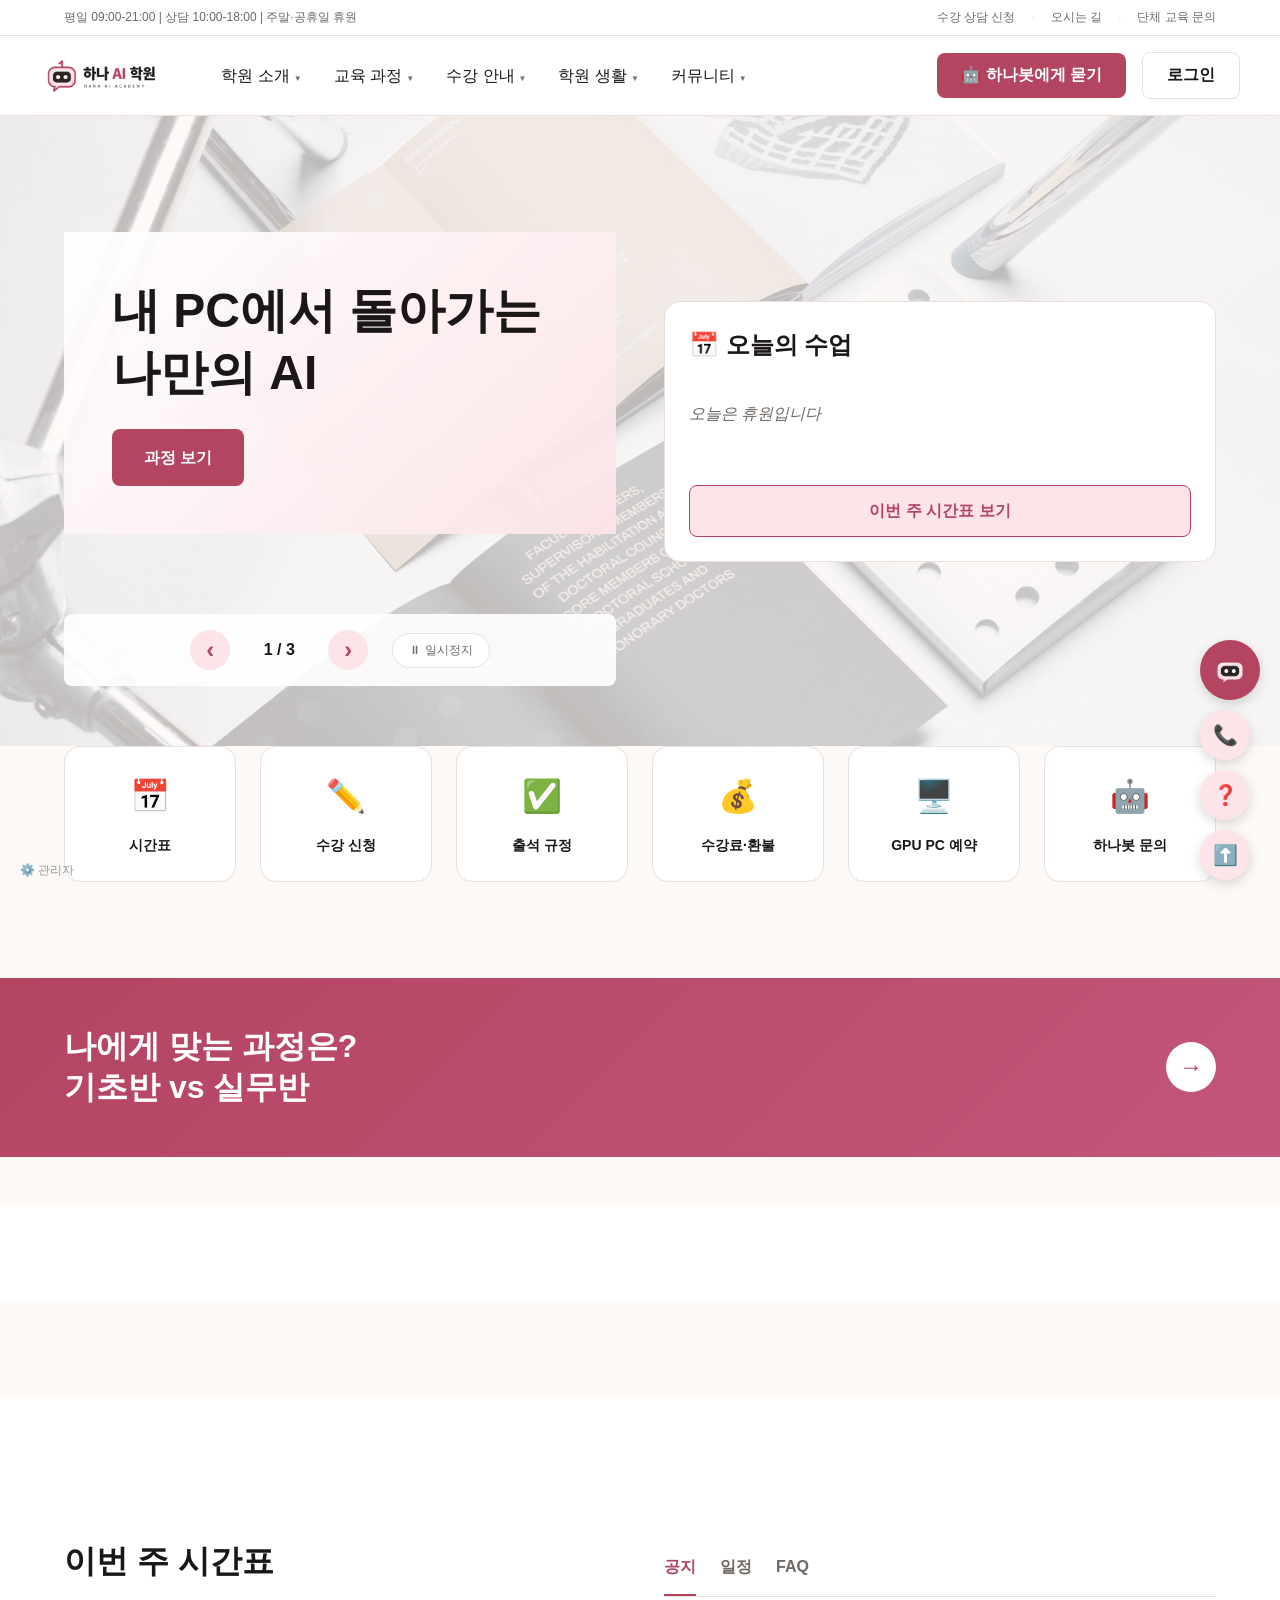
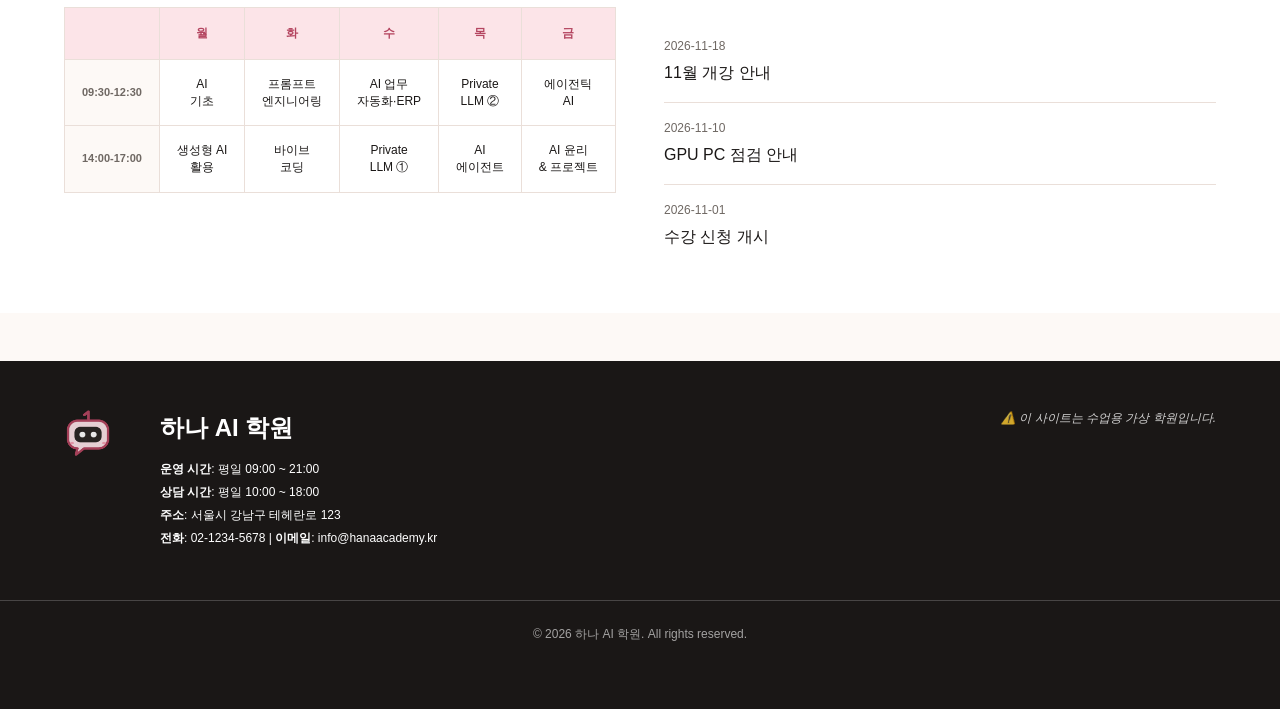
==== commit 0da154a6: "[3-1] 홈페이지 시간표를 새 커리큘럼으로 업데이트 - 기초반: AI 기초 소양 / 프롬프트 엔지니어링 (월·화 오전) - 실무반: 생성형 AI 활용 / 바이브 코딩 / AI 업" ====
--- a/web/static/index.html
+++ b/web/static/index.html
@@ -236,19 +236,19 @@
             <tbody>
               <tr>
                 <td class="time">09:30-12:30</td>
-                <td>생성AI<br>기초</td>
-                <td>LangChain</td>
-                <td>Fine-tuning</td>
-                <td>바이브<br>코딩</td>
-                <td>Docker</td>
+                <td>AI<br>기초</td>
+                <td>프롬프트<br>엔지니어링</td>
+                <td>AI 업무<br>자동화·ERP</td>
+                <td>Private<br>LLM ②</td>
+                <td>에이전틱<br>AI</td>
               </tr>
               <tr>
                 <td class="time">14:00-17:00</td>
-                <td>파이썬<br>기초</td>
-                <td>RAG</td>
-                <td>LLMOps</td>
-                <td>웹<br>서비스</td>
-                <td>K8s</td>
+                <td>생성형 AI<br>활용</td>
+                <td>바이브<br>코딩</td>
+                <td>Private<br>LLM ①</td>
+                <td>AI<br>에이전트</td>
+                <td>AI 윤리<br>& 프로젝트</td>
               </tr>
             </tbody>
           </table>
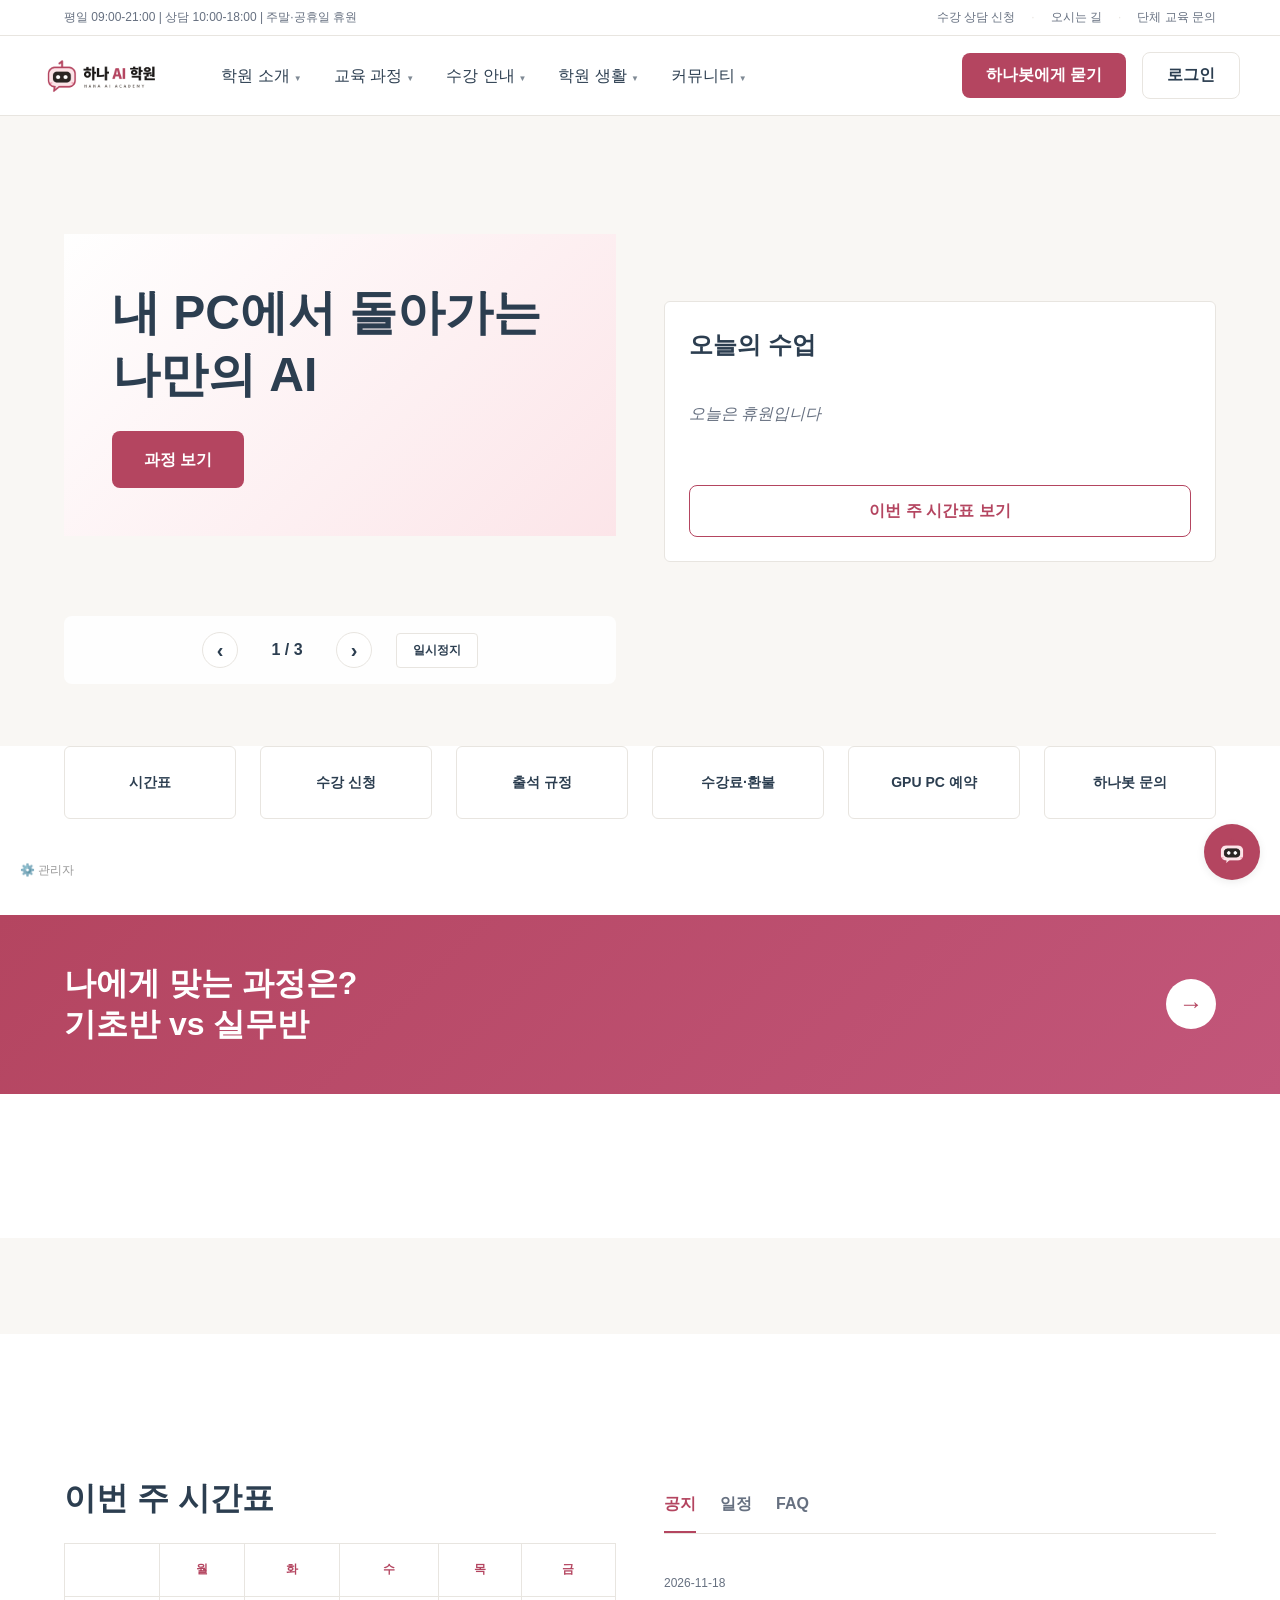
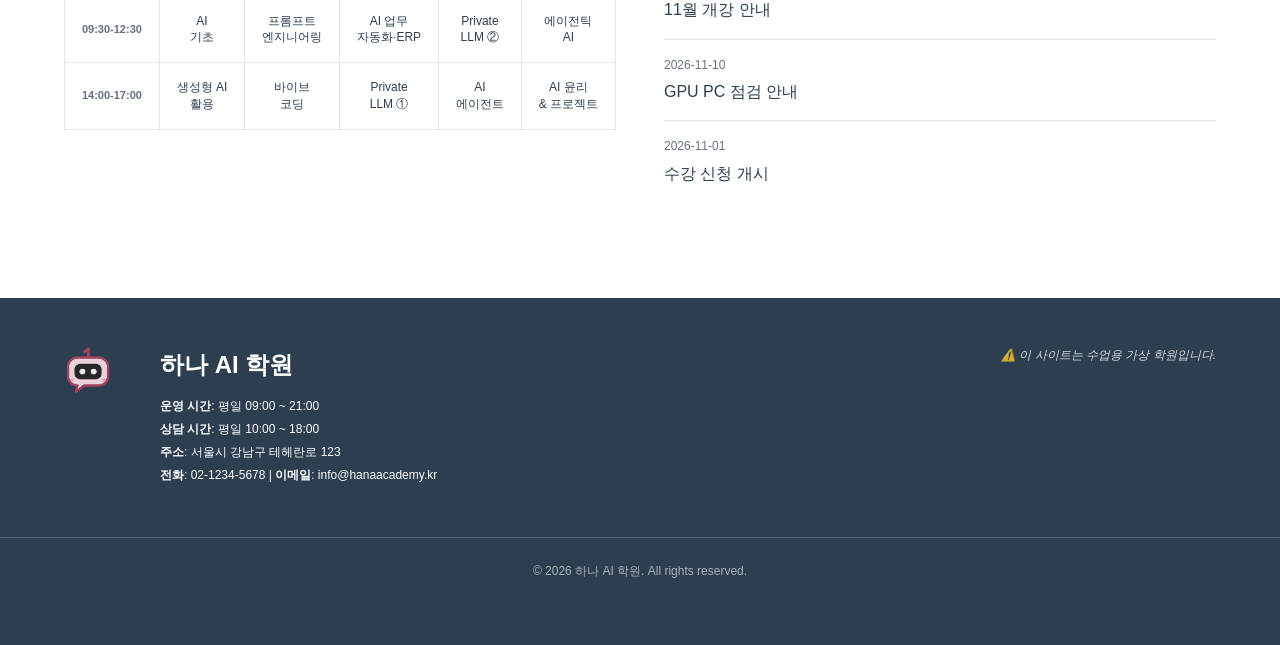
==== commit e625cc50: "[디자인] 차분한 교육용 홈페이지 복구 11/25 에 바꾼 디자인이 커밋 전에 git restore 로 지워져서 작업 기록으로 되살려 다시 저장함 (유아틱한 요소 제거)  Co-A" ====
--- a/web/static/index.html
+++ b/web/static/index.html
@@ -37,11 +37,11 @@
     <div class="container header-content">
       <!-- 로고 -->
       <div class="logo">
-        <img src="assets/logo.png" alt="하나 AI 학원">
+        <img src="assets/logo.png" alt="하나 AI 학원" width="150" height="40">
       </div>
 
       <!-- 햄버거 버튼 (모바일) -->
-      <button class="hamburger" id="hamburger">
+      <button class="hamburger" id="hamburger" aria-label="메뉴 열기">
         <span></span>
         <span></span>
         <span></span>
@@ -108,8 +108,8 @@
 
       <!-- 오른쪽 버튼들 -->
       <div class="header-right">
-        <button class="btn btn-primary btn-hanabot">🤖 하나봇에게 묻기</button>
-        <button class="btn btn-login">로그인</button>
+        <button class="btn btn-primary btn-hanabot">하나봇에게 묻기</button>
+        <button class="btn btn-login" aria-label="로그인">로그인</button>
       </div>
     </div>
   </header>
@@ -140,17 +140,17 @@
 
         <!-- 슬라이드 컨트롤 -->
         <div class="slider-controls">
-          <button class="slider-btn prev" id="sliderPrev">‹</button>
+          <button class="slider-btn prev" id="sliderPrev" aria-label="이전 슬라이드">‹</button>
           <span class="slide-counter"><span id="currentSlide">1</span> / 3</span>
-          <button class="slider-btn next" id="sliderNext">›</button>
-          <button class="slider-pause" id="sliderPause">⏸ 일시정지</button>
+          <button class="slider-btn next" id="sliderNext" aria-label="다음 슬라이드">›</button>
+          <button class="slider-pause" id="sliderPause">일시정지</button>
         </div>
       </div>
 
       <!-- 오른쪽: 오늘의 수업 카드 -->
       <div class="hero-card">
         <div class="card">
-          <h3>📅 오늘의 수업</h3>
+          <h3>오늘의 수업</h3>
           <div id="todayClass" class="today-class">
             <!-- JS에서 채워짐 -->
           </div>
@@ -165,27 +165,21 @@
     <div class="container">
       <div class="quick-menu-grid">
         <a href="page.html?id=시간표" class="quick-card">
-          <div class="quick-icon">📅</div>
           <div class="quick-text">시간표</div>
         </a>
         <a href="page.html?id=수강신청" class="quick-card">
-          <div class="quick-icon">✏️</div>
           <div class="quick-text">수강 신청</div>
         </a>
         <a href="page.html?id=출석" class="quick-card">
-          <div class="quick-icon">✅</div>
           <div class="quick-text">출석 규정</div>
         </a>
         <a href="page.html?id=수강료" class="quick-card">
-          <div class="quick-icon">💰</div>
           <div class="quick-text">수강료·환불</div>
         </a>
         <a href="page.html?id=GPU예약" class="quick-card">
-          <div class="quick-icon">🖥️</div>
           <div class="quick-text">GPU PC 예약</div>
         </a>
         <a href="page.html?id=하나봇" class="quick-card">
-          <div class="quick-icon">🤖</div>
           <div class="quick-text">하나봇 문의</div>
         </a>
       </div>
@@ -321,7 +315,7 @@
   <footer id="footer" class="footer">
     <div class="container footer-content">
       <div class="footer-logo">
-        <img src="assets/mark.png" alt="하나 AI 학원" class="footer-mark">
+        <img src="assets/mark.png" alt="하나 AI 학원" class="footer-mark" width="48" height="48">
       </div>
 
       <div class="footer-info">
@@ -347,7 +341,7 @@
       <!-- 헤더 -->
       <div class="chat-header">
         <div class="chat-title-box">
-          <img src="assets/mark.png" alt="하나봇" class="chat-icon">
+          <img src="assets/mark.png" alt="하나봇" class="chat-icon" width="32" height="32">
           <span class="chat-title">하나봇</span>
         </div>
         <button class="chat-close" id="chatClose">✕</button>
@@ -376,12 +370,9 @@
 
   <!-- 떠 있는 버튼 (오른쪽 아래) -->
   <div class="floating-buttons">
-    <button class="float-btn main-btn" id="floatHanabot" title="하나봇에게 묻기">
-      <img src="assets/mark.png" alt="하나봇">
+    <button class="float-btn main-btn" id="floatHanabot" aria-label="하나봇에게 묻기">
+      <img src="assets/mark.png" alt="하나봇" width="28" height="28">
     </button>
-    <button class="float-btn" id="floatConsult" title="상담 신청">📞</button>
-    <button class="float-btn" id="floatFaq" title="FAQ">❓</button>
-    <button class="float-btn" id="floatTop" title="맨 위로">⬆️</button>
   </div>
 
   <!-- 스크립트 -->
--- a/web/static/style.css
+++ b/web/static/style.css
@@ -2,13 +2,13 @@
 
 :root {
   /* 색상 팔레트 */
-  --color-cream: #FDF9F6;        /* 배경 */
+  --color-cream: #FFFFFF;        /* 배경 (흰색) */
+  --color-ivory: #F9F7F4;        /* 아이보리 */
   --color-rose: #B44560;         /* 포인트 (버튼, 강조) */
-  --color-pink: #FCE4E8;         /* 연핑크 (배경, 하이라이트) */
-  --color-text: #1A1716;         /* 주 글자색 */
-  --color-text-light: #6F6863;   /* 보조 글자색 */
+  --color-text: #2C3E50;         /* 주 글자색 (진한 회색-청색) */
+  --color-text-light: #667080;   /* 보조 글자색 */
   --color-white: #FFFFFF;        /* 순백 */
-  --color-border: #EADFD9;       /* 테두리 */
+  --color-border: #E8E5E0;       /* 테두리 (더 밝게) */
 
   /* 타이포그래피 */
   --font-family: 'Noto Sans KR', 'Malgun Gothic', sans-serif;
@@ -27,7 +27,7 @@
   --spacing-2xl: 48px;
 
   /* 카드 */
-  --card-radius: 16px;
+  --card-radius: 6px;
   --card-border: 1px solid var(--color-border);
   --card-shadow: none;
 
@@ -52,7 +52,7 @@
   font-size: var(--font-size-base);
   line-height: 1.6;
   color: var(--color-text);
-  background-color: var(--color-cream);
+  background-color: #FFFFFF;
 }
 
 /* ========== 타이포그래피 ========== */
@@ -101,8 +101,13 @@
   border: none;
   border-radius: 8px;
   cursor: pointer;
-  transition: all 0.3s ease;
+  transition: background-color 0.3s ease, color 0.3s ease;
   font-family: var(--font-family);
+}
+
+.btn:focus-visible {
+  outline: 2px solid var(--color-rose);
+  outline-offset: 2px;
 }
 
 .btn-primary {
@@ -131,11 +136,10 @@
   border: var(--card-border);
   border-radius: var(--card-radius);
   padding: var(--spacing-lg);
-  transition: transform 0.3s ease, border-color 0.3s ease;
+  transition: border-color 0.3s ease;
 }
 
 .card:hover {
-  transform: translateY(-4px);
   border-color: var(--color-rose);
 }
 
@@ -168,9 +172,7 @@
   left: 0;
   right: 0;
   bottom: 0;
-  background-image: url('assets/main.png');
-  background-size: cover;
-  background-position: center;
+  background-color: var(--color-ivory);
   z-index: 1;
 }
 
@@ -181,7 +183,7 @@
   left: 0;
   right: 0;
   bottom: 0;
-  background-color: rgba(253, 249, 246, 0.75);
+  background-color: transparent;
   z-index: 2;
 }
 
@@ -249,15 +251,15 @@
 }
 
 .slider-btn {
-  background-color: var(--color-pink);
-  color: var(--color-rose);
-  border: none;
-  font-size: 24px;
-  width: 40px;
-  height: 40px;
+  background-color: #FFFFFF;
+  color: var(--color-text);
+  border: 1px solid var(--color-border);
+  font-size: 20px;
+  width: 36px;
+  height: 36px;
   border-radius: 50%;
   cursor: pointer;
-  transition: all 0.3s ease;
+  transition: background-color 0.3s ease, color 0.3s ease, border-color 0.3s ease;
   display: flex;
   align-items: center;
   justify-content: center;
@@ -267,7 +269,11 @@
 .slider-btn:hover {
   background-color: var(--color-rose);
   color: var(--color-white);
-  transform: scale(1.1);
+}
+
+.slider-btn:focus-visible {
+  outline: 2px solid var(--color-rose);
+  outline-offset: 2px;
 }
 
 .slider-btn:disabled {
@@ -283,26 +289,32 @@
 }
 
 .slider-pause {
-  background-color: var(--color-white);
-  color: var(--color-text-light);
+  background-color: #FFFFFF;
+  color: var(--color-text);
   border: 1px solid var(--color-border);
   padding: 8px 16px;
-  border-radius: 20px;
+  border-radius: 4px;
   font-size: 12px;
   cursor: pointer;
-  transition: all 0.3s ease;
+  transition: background-color 0.3s ease, color 0.3s ease, border-color 0.3s ease;
   font-family: var(--font-family);
+  font-weight: 600;
 }
 
 .slider-pause:hover {
-  background-color: var(--color-pink);
   border-color: var(--color-rose);
   color: var(--color-rose);
+}
+
+.slider-pause:focus-visible {
+  outline: 2px solid var(--color-rose);
+  outline-offset: 2px;
 }
 
 .slider-pause.playing {
   background-color: var(--color-rose);
   color: var(--color-white);
+  border-color: var(--color-rose);
 }
 
 /* 오늘의 수업 카드 */
@@ -345,7 +357,7 @@
 
 /* [2-1] 빠른 메뉴 카드 */
 section.quick-menu {
-  background-color: var(--color-cream);
+  background-color: #FFFFFF;
   padding: var(--spacing-2xl) 0;
   margin: calc(var(--spacing-2xl) * -1) 0 var(--spacing-2xl);
 }
@@ -373,13 +385,11 @@
 
 .quick-card:hover {
   border-color: var(--color-rose);
-  transform: translateY(-4px);
-  box-shadow: 0 8px 16px rgba(180, 69, 96, 0.1);
-}
-
-.quick-icon {
-  font-size: 32px;
-  margin-bottom: var(--spacing-sm);
+}
+
+.quick-card:focus-visible {
+  outline: 2px solid var(--color-rose);
+  outline-offset: 2px;
 }
 
 .quick-text {
@@ -419,11 +429,17 @@
   display: flex;
   align-items: center;
   justify-content: center;
+  border: none;
 }
 
 .btn-white:hover {
-  background-color: var(--color-pink);
-  transform: scale(1.1);
+  background-color: var(--color-ivory);
+  color: var(--color-rose);
+}
+
+.btn-white:focus-visible {
+  outline: 2px solid var(--color-rose);
+  outline-offset: 2px;
 }
 
 /* [2-1] 시간표 + 탭 섹션 */
@@ -495,12 +511,17 @@
   color: var(--color-text-light);
   cursor: pointer;
   border-bottom: 2px solid transparent;
-  transition: all 0.3s ease;
+  transition: color 0.3s ease, border-color 0.3s ease;
   font-family: var(--font-family);
 }
 
 .tab-btn:hover {
   color: var(--color-text);
+}
+
+.tab-btn:focus-visible {
+  outline: 2px solid var(--color-rose);
+  outline-offset: 4px;
 }
 
 .tab-btn.active {
@@ -662,7 +683,12 @@
   display: flex;
   align-items: center;
   justify-content: center;
-  transition: all 0.3s ease;
+  transition: color 0.3s ease;
+}
+
+.chat-close:focus-visible {
+  outline: 2px solid var(--color-rose);
+  outline-offset: 2px;
 }
 
 .chat-close:hover {
@@ -672,7 +698,8 @@
 /* 대화 영역 */
 .chat-messages {
   flex: 1;
-  overflow-y: auto;
+  overflow-y: scroll;
+  max-height: 350px;
   padding: var(--spacing-lg);
   display: flex;
   flex-direction: column;
@@ -756,8 +783,9 @@
 }
 
 .chat-input:focus {
-  outline: none;
   border-color: var(--color-rose);
+  outline: 2px solid var(--color-rose);
+  outline-offset: 1px;
 }
 
 .chat-send {
@@ -769,7 +797,7 @@
   height: 36px;
   cursor: pointer;
   font-weight: 600;
-  transition: all 0.3s ease;
+  transition: background-color 0.3s ease;
   display: flex;
   align-items: center;
   justify-content: center;
@@ -778,7 +806,11 @@
 
 .chat-send:hover {
   background-color: #9b3a4d;
-  transform: scale(1.05);
+}
+
+.chat-send:focus-visible {
+  outline: 2px solid #FFFFFF;
+  outline-offset: 2px;
 }
 
 /* [2-1] 떠 있는 버튼 */
@@ -796,59 +828,71 @@
   width: 50px;
   height: 50px;
   border-radius: 50%;
-  border: none;
+  border: 1px solid var(--color-border);
   font-size: 20px;
   cursor: pointer;
-  transition: all 0.3s ease;
+  transition: background-color 0.3s ease, color 0.3s ease, box-shadow 0.3s ease, border-color 0.3s ease;
   display: flex;
   align-items: center;
   justify-content: center;
-  background-color: var(--color-pink);
-  color: var(--color-rose);
-  box-shadow: 0 4px 12px rgba(0, 0, 0, 0.15);
+  background-color: #FFFFFF;
+  color: var(--color-text);
+  box-shadow: 0 2px 8px rgba(0, 0, 0, 0.08);
 }
 
 .float-btn:hover {
-  transform: scale(1.1);
-  box-shadow: 0 6px 16px rgba(180, 69, 96, 0.3);
-}
-
-.float-btn.main-btn {
-  width: 60px;
-  height: 60px;
-  font-size: 28px;
   background-color: var(--color-rose);
   color: var(--color-white);
+  box-shadow: 0 4px 12px rgba(44, 62, 80, 0.15);
+}
+
+.float-btn:focus-visible {
+  outline: 2px solid var(--color-rose);
+  outline-offset: 2px;
+}
+
+.float-btn.main-btn {
+  width: 56px;
+  height: 56px;
+  font-size: 24px;
+  background-color: var(--color-rose);
+  color: var(--color-white);
+  border: none;
 }
 
 .float-btn.main-btn img {
-  width: 32px;
-  height: 32px;
+  width: 28px;
+  height: 28px;
 }
 
 .float-btn.main-btn:hover {
   background-color: #9b3a4d;
-  transform: scale(1.15);
+  box-shadow: 0 4px 12px rgba(44, 62, 80, 0.15);
+}
+
+.float-btn.main-btn:focus-visible {
+  outline: 2px solid #FFFFFF;
+  outline-offset: 2px;
 }
 
 section.about {
-  background-color: var(--color-white);
+  background-color: #FFFFFF;
 }
 
 section.courses {
-  background-color: var(--color-cream);
+  background-color: var(--color-ivory);
 }
 
 section.schedule {
-  background-color: var(--color-white);
+  background-color: #FFFFFF;
 }
 
 section.rules {
-  background-color: var(--color-cream);
+  background-color: var(--color-ivory);
 }
 
 section.cta {
-  background-color: var(--color-pink);
+  background-color: var(--color-ivory);
 }
 
 /* ========== 그리드 ========== */
@@ -961,6 +1005,11 @@
   padding: 0;
   transition: color 0.3s ease;
   position: relative;
+}
+
+.nav-title:focus-visible {
+  outline: 2px solid var(--color-rose);
+  outline-offset: 2px;
 }
 
 .nav-title:hover {
@@ -1060,6 +1109,11 @@
   padding: 0;
 }
 
+.hamburger:focus-visible {
+  outline: 2px solid var(--color-rose);
+  outline-offset: 2px;
+}
+
 .hamburger span {
   display: block;
   width: 24px;
@@ -1361,6 +1415,15 @@
   }
 }
 
+/* [2-1] 모션 감소 선호 */
+@media (prefers-reduced-motion: reduce) {
+  * {
+    animation-duration: 0.01ms !important;
+    animation-iteration-count: 1 !important;
+    transition-duration: 0.01ms !important;
+  }
+}
+
 @media (max-width: 480px) {
   :root {
     --font-size-3xl: 24px;
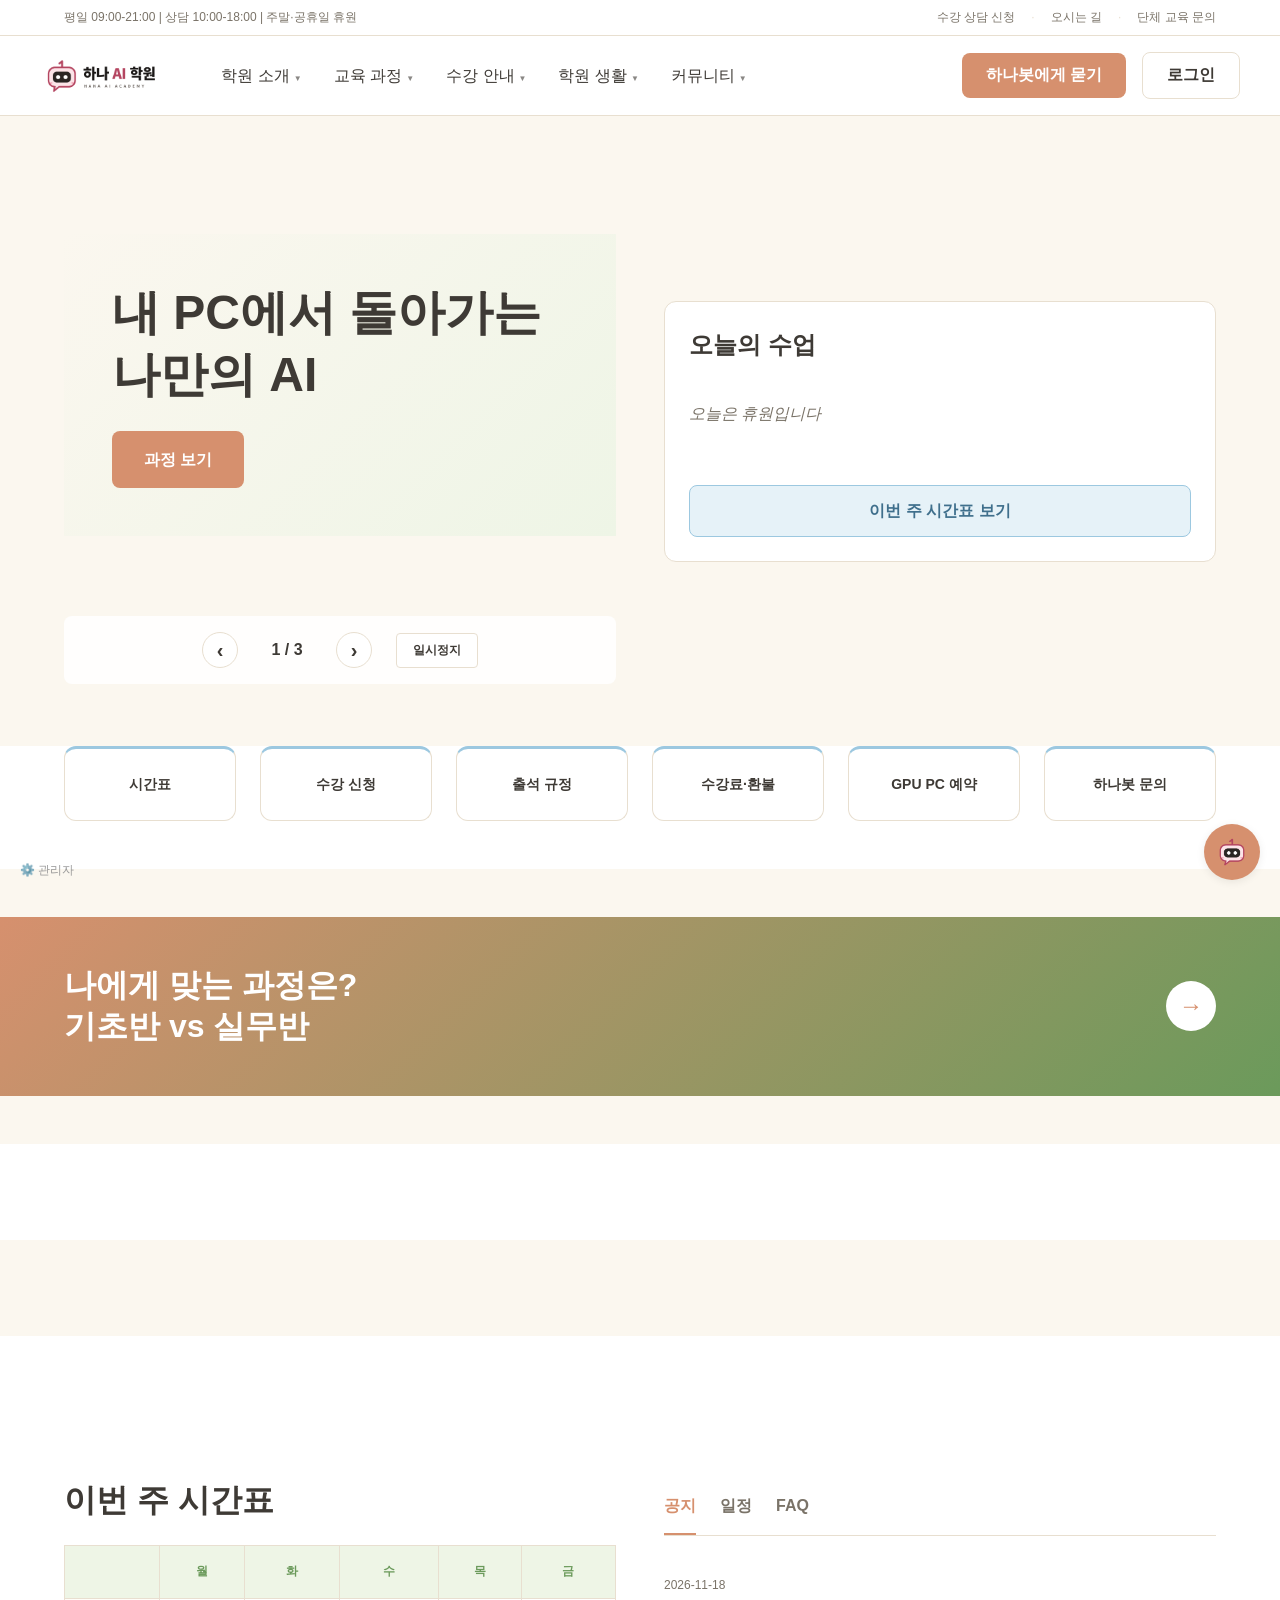
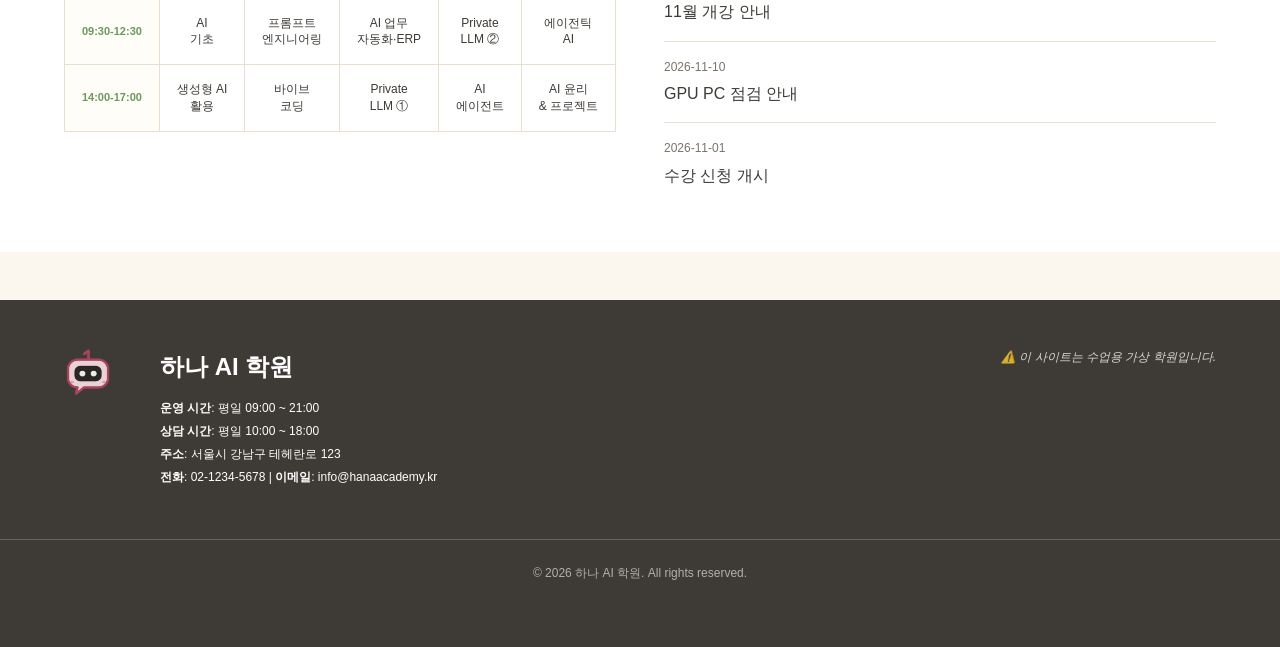
==== commit df18805d: "[디자인] 따뜻한 교육용 색상 (크림 · 테라코타 · 하늘) - 테라코타 #D6906E: 주요 버튼 · 시간 글자 (--color-rose 를 --color-wood 에 연결) -" ====
--- a/web/static/index.html
+++ b/web/static/index.html
@@ -11,7 +11,7 @@
   <link rel="apple-touch-icon" href="assets/mark.png">
 
   <!-- 스타일 -->
-  <link rel="stylesheet" href="style.css">
+  <link rel="stylesheet" href="style.css?v=20261127-3">
 </head>
 <body>
   <!-- 얇은 띠 (운영 안내) -->
@@ -347,6 +347,28 @@
         <button class="chat-close" id="chatClose">✕</button>
       </div>
 
+      <!-- [5-5] 에이전트 모드 토글 -->
+      <div class="agent-mode-bar" id="agentModeBar" style="display: none; border-bottom: 1px solid #e0e0e0; padding: 8px 12px; background: #f9f9f9; font-size: 13px;">
+        <label style="display: flex; align-items: center; gap: 8px; cursor: pointer; margin-bottom: 6px;">
+          <input type="checkbox" id="agentModeToggle" style="cursor: pointer;">
+          <span style="color: #666;">🤖 에이전트 모드</span>
+        </label>
+        <div id="studentIdInput" style="display: none; margin-top: 6px;">
+          <input type="text" id="studentId" placeholder="학번 입력 (예: HANA-001)" style="width: 100%; padding: 4px 8px; font-size: 12px; border: 1px solid #ccc; border-radius: 3px;">
+        </div>
+      </div>
+
+      <!-- [5-5] 승인 카드 -->
+      <div id="approvalCard" style="display: none; border: 1px solid #ddd; border-radius: 6px; padding: 12px; margin: 8px 12px; background: #f0f8ff;">
+        <div style="font-weight: bold; margin-bottom: 8px; color: #333;">📋 예약 승인 대기</div>
+        <div id="approvalDetails" style="font-size: 12px; color: #666; margin-bottom: 10px; line-height: 1.6;"></div>
+        <div style="display: flex; gap: 6px; justify-content: space-between;">
+          <button id="approvalAccept" class="approval-btn" style="flex: 1; padding: 6px; background: #4CAF50; color: white; border: none; border-radius: 3px; cursor: pointer; font-size: 12px;">✓ 승인</button>
+          <button id="approvalReject" class="approval-btn" style="flex: 1; padding: 6px; background: #f44336; color: white; border: none; border-radius: 3px; cursor: pointer; font-size: 12px;">✗ 거절</button>
+          <button id="approvalEdit" class="approval-btn" style="flex: 1; padding: 6px; background: #2196F3; color: white; border: none; border-radius: 3px; cursor: pointer; font-size: 12px;">✎ 수정</button>
+        </div>
+      </div>
+
       <!-- 대화 영역 -->
       <div class="chat-messages" id="chatMessages">
         <div class="chat-message bot">
--- a/web/static/style.css
+++ b/web/static/style.css
@@ -1,14 +1,37 @@
 /* [2-1] 하나 AI 학원 웹 디자인 기본값 */
 
 :root {
-  /* 색상 팔레트 */
-  --color-cream: #FFFFFF;        /* 배경 (흰색) */
-  --color-ivory: #F9F7F4;        /* 아이보리 */
-  --color-rose: #B44560;         /* 포인트 (버튼, 강조) */
-  --color-text: #2C3E50;         /* 주 글자색 (진한 회색-청색) */
-  --color-text-light: #667080;   /* 보조 글자색 */
+  /* [5-5] 따뜻한 교육용 색상 팔레트 */
+
+  /* 배경 & 카드 */
+  --color-bg: #FBF7EF;           /* 메인 배경 (따뜻한 베이지) */
+  --color-card: #FFFDF8;         /* 카드 배경 (아주 밝은 베이지) */
+  --color-cream: #FFFDF8;        /* 호환성 (카드) */
   --color-white: #FFFFFF;        /* 순백 */
-  --color-border: #E8E5E0;       /* 테두리 (더 밝게) */
+
+  /* 우드 톤 → 테라코타 (버튼, 제목 강조, 헤더) */
+  --color-wood: #D6906E;         /* 화분색 테라코타 (버튼, 강조) */
+  --color-wood-dark: #BF7A58;    /* 테라코타 hover */
+  --color-pink: #EEF5E6;         /* 호환성: 연두 배경 */
+
+  /* 녹색 톤 (링크, 체크, 강조) */
+  --color-green: #6B9A5B;        /* 올리브 초록 (링크, 체크, 시간표) */
+  --color-green-light: #A8C98A;  /* 연두 (포인트) */
+  --color-green-bg: #EEF5E6;     /* 연두 배경 (안내) */
+
+  /* 하늘색 톤 (정보, 채팅) */
+  --color-sky: #9CC8E0;          /* 하늘 (선 · 테두리 · 포인트) */
+  --color-sky-bg: #E6F2F8;       /* 연한 하늘 배경 (사용자 말풍선 · 보조 버튼) */
+  --color-sky-dark: #3F6F8C;     /* 하늘 위 글자 (읽기 쉽게) */
+
+  /* 글자색 */
+  --color-text: #3E3A35;         /* 본문 글자 */
+  --color-text-light: #7A7368;   /* 보조 글자 */
+  --color-border: #E8DFD0;       /* 테두리 */
+
+  /* 호환성 (기존 코드 유지) */
+  --color-rose: var(--color-wood); /* 예전 이름 · 44곳에서 씀 → 테라코타로 연결 */
+  --color-ivory: #FBF7EF;        /* 배경으로 대체 */
 
   /* 타이포그래피 */
   --font-family: 'Noto Sans KR', 'Malgun Gothic', sans-serif;
@@ -27,9 +50,9 @@
   --spacing-2xl: 48px;
 
   /* 카드 */
-  --card-radius: 6px;
+  --card-radius: 12px;           /* 모서리 12px */
   --card-border: 1px solid var(--color-border);
-  --card-shadow: none;
+  --card-shadow: 0 2px 8px rgba(107, 79, 54, 0.08);  /* 약한 그림자 */
 
   /* 반응형 */
   --max-width: 1200px;
@@ -52,7 +75,7 @@
   font-size: var(--font-size-base);
   line-height: 1.6;
   color: var(--color-text);
-  background-color: #FFFFFF;
+  background-color: var(--color-bg);
 }
 
 /* ========== 타이포그래피 ========== */
@@ -116,17 +139,17 @@
 }
 
 .btn-primary:hover {
-  background-color: #9b3a4d;
+  background-color: var(--color-wood);
 }
 
 .btn-secondary {
-  background-color: var(--color-pink);
-  color: var(--color-rose);
-  border: 1px solid var(--color-rose);
+  background-color: var(--color-sky-bg);
+  color: var(--color-sky-dark);
+  border: 1px solid var(--color-sky);
 }
 
 .btn-secondary:hover {
-  background-color: var(--color-cream);
+  background-color: var(--color-white);
 }
 
 /* ========== 카드 ========== */
@@ -223,7 +246,7 @@
   justify-content: center;
   align-items: flex-start;
   padding: var(--spacing-2xl);
-  background: linear-gradient(135deg, rgba(255, 255, 255, 0.95), rgba(252, 228, 232, 0.95));
+  background: linear-gradient(135deg, var(--color-bg), var(--color-green-bg));
 }
 
 .slide h1 {
@@ -376,6 +399,7 @@
   padding: var(--spacing-lg);
   background-color: var(--color-white);
   border: var(--card-border);
+  border-top: 3px solid var(--color-sky);
   border-radius: var(--card-radius);
   text-align: center;
   transition: all 0.3s ease;
@@ -384,7 +408,8 @@
 }
 
 .quick-card:hover {
-  border-color: var(--color-rose);
+  border-color: var(--color-sky);
+  background-color: var(--color-sky-bg);
 }
 
 .quick-card:focus-visible {
@@ -400,7 +425,7 @@
 
 /* [2-1] 과정 비교 띠 */
 section.course-compare {
-  background: linear-gradient(135deg, var(--color-rose), #c2567a);
+  background: linear-gradient(135deg, var(--color-rose), var(--color-green));
   color: var(--color-white);
   padding: var(--spacing-2xl) 0;
   margin-bottom: var(--spacing-2xl);
@@ -478,14 +503,14 @@
 
 .schedule-table th {
   background-color: var(--color-pink);
-  color: var(--color-rose);
+  color: var(--color-green);
   font-weight: 700;
 }
 
 .schedule-table td.time {
-  background-color: var(--color-cream);
+  background-color: var(--color-card);
   font-weight: 600;
-  color: var(--color-text-light);
+  color: var(--color-green);
   font-size: 11px;
 }
 
@@ -734,8 +759,9 @@
 }
 
 .chat-message.user .message-content {
-  background-color: var(--color-rose);
-  color: var(--color-white);
+  background-color: var(--color-sky-bg);
+  color: var(--color-text);
+  border: 1px solid var(--color-sky);
 }
 
 /* [3-1] 근거 표시 */
@@ -805,7 +831,7 @@
 }
 
 .chat-send:hover {
-  background-color: #9b3a4d;
+  background-color: var(--color-wood);
 }
 
 .chat-send:focus-visible {
@@ -866,7 +892,7 @@
 }
 
 .float-btn.main-btn:hover {
-  background-color: #9b3a4d;
+  background-color: var(--color-wood);
   box-shadow: 0 4px 12px rgba(44, 62, 80, 0.15);
 }
 
@@ -1084,7 +1110,7 @@
 }
 
 .btn-hanabot:hover {
-  background-color: #9b3a4d;
+  background-color: var(--color-wood);
 }
 
 .btn-login {
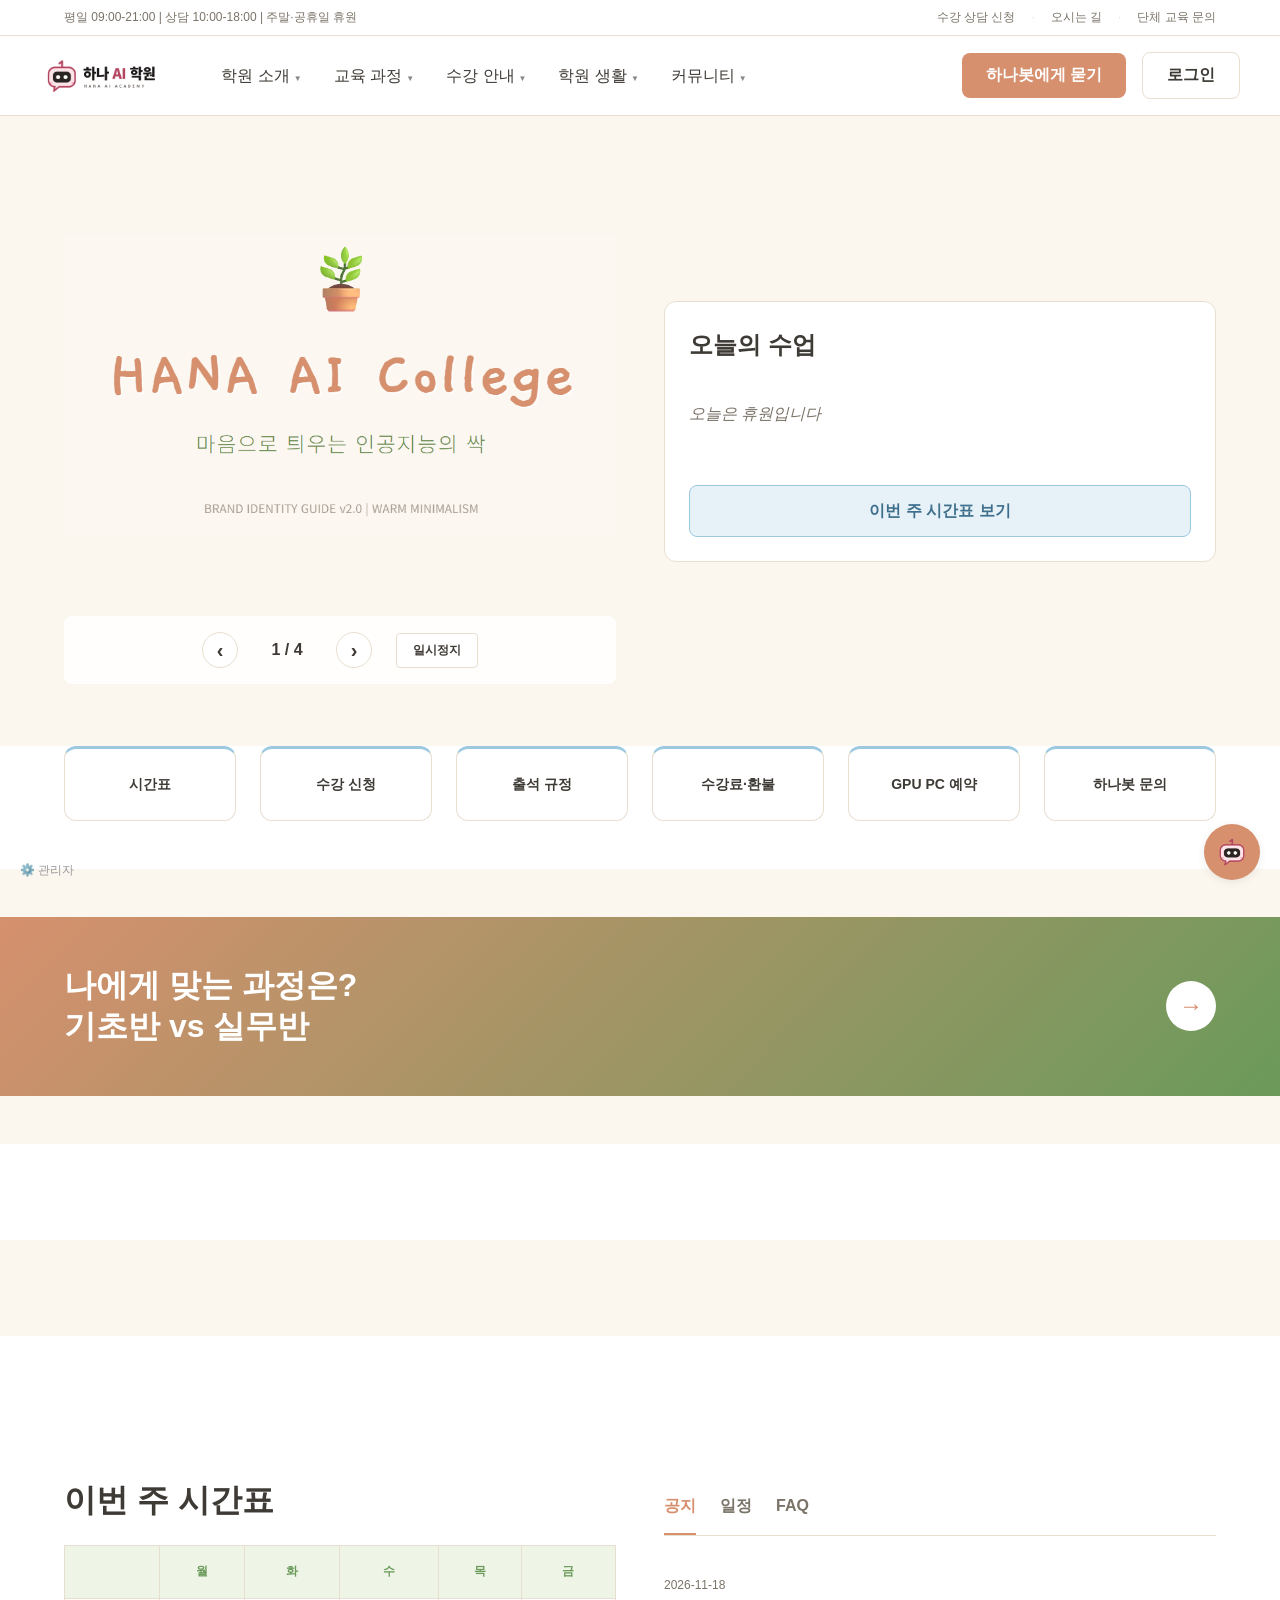
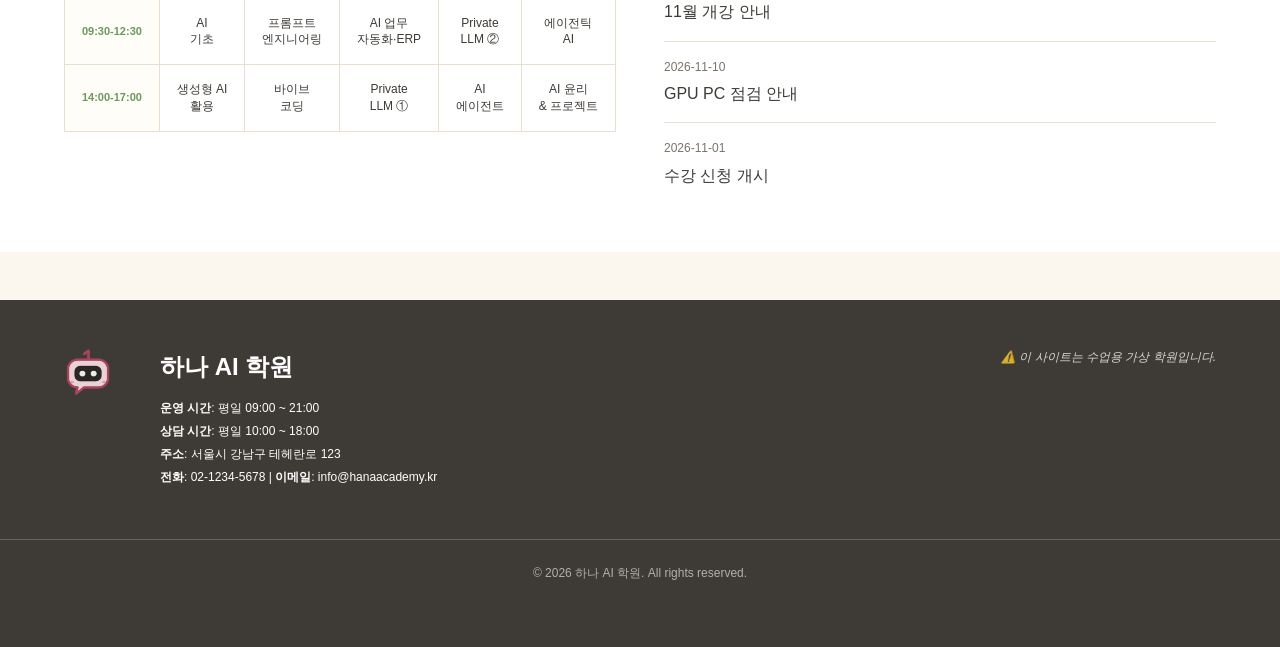
==== commit 3e64f854: "[디자인] 첫 화면 브랜드 이미지 슬라이드 (main.png) - 슬라이더 1번에 assets/main.png (HANA AI College) 추가 · 4장 - 그림 전체 표시 (" ====
--- a/web/static/index.html
+++ b/web/static/index.html
@@ -11,7 +11,7 @@
   <link rel="apple-touch-icon" href="assets/mark.png">
 
   <!-- 스타일 -->
-  <link rel="stylesheet" href="style.css?v=20261127-3">
+  <link rel="stylesheet" href="style.css?v=20261127-5">
 </head>
 <body>
   <!-- 얇은 띠 (운영 안내) -->
@@ -123,6 +123,10 @@
       <div class="hero-slider">
         <div class="slider-container">
           <div class="slider" id="slider">
+            <!-- [디자인] 브랜드 이미지 슬라이드 -->
+            <div class="slide slide-image" data-slide="0">
+              <img src="assets/main.png?v=20261127-2" alt="HANA AI College · 마음으로 틔우는 인공지능의 싹">
+            </div>
             <div class="slide" data-slide="1">
               <h1>내 PC에서 돌아가는<br>나만의 AI</h1>
               <a href="page.html?id=기초반" class="btn btn-primary">과정 보기</a>
@@ -141,7 +145,7 @@
         <!-- 슬라이드 컨트롤 -->
         <div class="slider-controls">
           <button class="slider-btn prev" id="sliderPrev" aria-label="이전 슬라이드">‹</button>
-          <span class="slide-counter"><span id="currentSlide">1</span> / 3</span>
+          <span class="slide-counter"><span id="currentSlide">1</span> / <span id="totalSlides">4</span></span>
           <button class="slider-btn next" id="sliderNext" aria-label="다음 슬라이드">›</button>
           <button class="slider-pause" id="sliderPause">일시정지</button>
         </div>
@@ -398,6 +402,6 @@
   </div>
 
   <!-- 스크립트 -->
-  <script src="script.js"></script>
+  <script src="script.js?v=20261127"></script>
 </body>
 </html>
--- a/web/static/style.css
+++ b/web/static/style.css
@@ -247,6 +247,22 @@
   align-items: flex-start;
   padding: var(--spacing-2xl);
   background: linear-gradient(135deg, var(--color-bg), var(--color-green-bg));
+}
+
+/* [디자인] 브랜드 이미지 슬라이드: 그림 전체를 보여주고, 남는 곳은 그림과 같은 크림색 */
+.slide-image {
+  position: relative;
+  padding: 0;
+  overflow: hidden;
+  background: #FCF8F1;
+}
+
+.slide-image img {
+  position: absolute;
+  inset: 0;
+  width: 100%;
+  height: 100%;
+  object-fit: contain;
 }
 
 .slide h1 {
